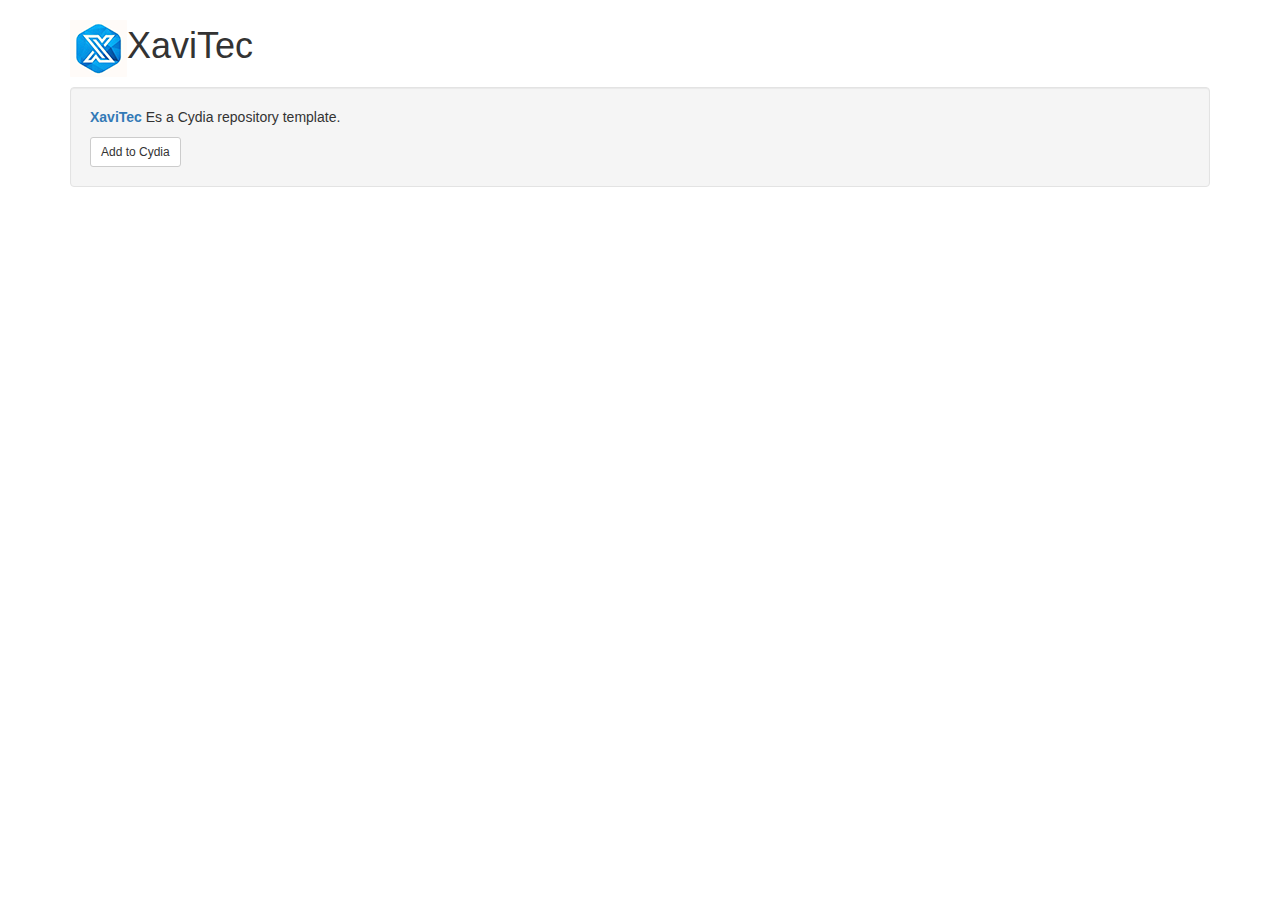
==== index.html @ 41184fc9 "TevePlay" ====
<!DOCTYPE html>
<html lang="en">
<head>
  <title>XaviTec</title>
  <meta charset="utf-8">
  <meta name="viewport" content="width=device-width, initial-scale=1">
  <link rel="stylesheet" href="https://maxcdn.bootstrapcdn.com/bootstrap/3.3.5/css/bootstrap.min.css">
  <script src="https://ajax.googleapis.com/ajax/libs/jquery/2.1.3/jquery.min.js"></script>
</head>
<body>

<div class="container">
	<h1><img src="CydiaIcon.png">XaviTec</h1>
</div>

<div class="container">
	<div class="well">
		<p><span class="text-primary"><b>XaviTec </span></b> Es a Cydia repository template.</p>
		<a class="btn btn-sm btn-default" href="cydia://url/https://cydia.saurik.com/api/share#?source=https://xavitec.github.io/">Add to Cydia</a>
	</div>
</div>
</body>
</html>
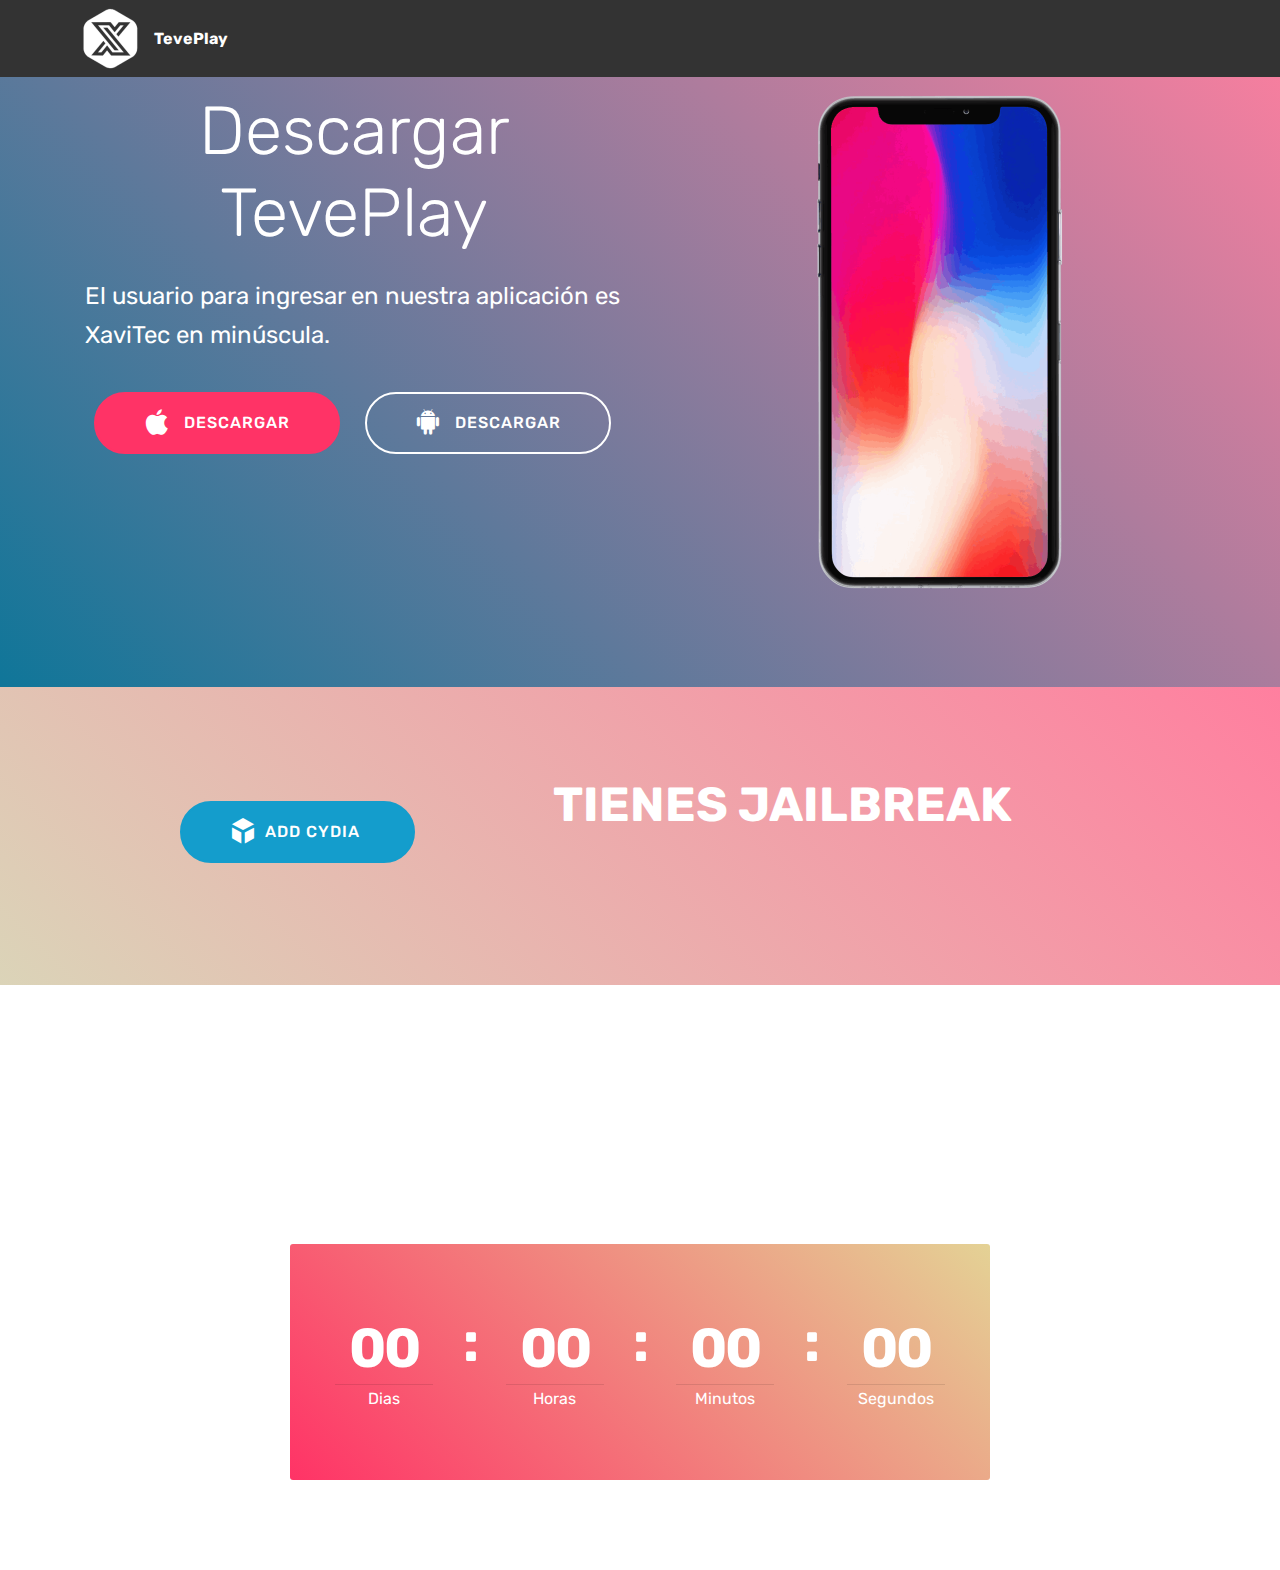
==== commit 4f506d9a: "TevePlay" ====
--- a/index.html
+++ b/index.html
@@ -1,23 +1,151 @@
 <!DOCTYPE html>
-<html lang="en">
+<html  >
 <head>
-  <title>XaviTec</title>
-  <meta charset="utf-8">
-  <meta name="viewport" content="width=device-width, initial-scale=1">
-  <link rel="stylesheet" href="https://maxcdn.bootstrapcdn.com/bootstrap/3.3.5/css/bootstrap.min.css">
-  <script src="https://ajax.googleapis.com/ajax/libs/jquery/2.1.3/jquery.min.js"></script>
+  <!-- Site made with Mobirise Website Builder v4.12.3, https://mobirise.com -->
+  <meta charset="UTF-8">
+  <meta http-equiv="X-UA-Compatible" content="IE=edge">
+  <meta name="generator" content="Mobirise v4.12.3, mobirise.com">
+  <meta name="viewport" content="width=device-width, initial-scale=1, minimum-scale=1">
+  <link rel="shortcut icon" href="assets/images/boot-logo-122x122.png" type="image/x-icon">
+  <meta name="description" content="">
+  
+  
+  <title>Home</title>
+  <link rel="stylesheet" href="assets/web/assets/mobirise-icons/mobirise-icons.css">
+  <link rel="stylesheet" href="assets/bootstrap/css/bootstrap.min.css">
+  <link rel="stylesheet" href="assets/bootstrap/css/bootstrap-grid.min.css">
+  <link rel="stylesheet" href="assets/bootstrap/css/bootstrap-reboot.min.css">
+  <link rel="stylesheet" href="assets/socicon/css/styles.css">
+  <link rel="stylesheet" href="assets/tether/tether.min.css">
+  <link rel="stylesheet" href="assets/animatecss/animate.min.css">
+  <link rel="stylesheet" href="assets/dropdown/css/style.css">
+  <link rel="stylesheet" href="assets/theme/css/style.css">
+  <link rel="preload" as="style" href="assets/mobirise/css/mbr-additional.css"><link rel="stylesheet" href="assets/mobirise/css/mbr-additional.css" type="text/css">
+  
+  
+  
 </head>
 <body>
+  <section class="menu cid-qTkzRZLJNu" once="menu" id="menu1-0">
 
-<div class="container">
-	<h1><img src="CydiaIcon.png">XaviTec</h1>
-</div>
+    
 
-<div class="container">
-	<div class="well">
-		<p><span class="text-primary"><b>XaviTec </span></b> Es a Cydia repository template.</p>
-		<a class="btn btn-sm btn-default" href="cydia://url/https://cydia.saurik.com/api/share#?source=https://xavitec.github.io/">Add to Cydia</a>
-	</div>
-</div>
-</body>
-</html>
+    <nav class="navbar navbar-expand beta-menu navbar-dropdown align-items-center navbar-fixed-top navbar-toggleable-sm">
+        <button class="navbar-toggler navbar-toggler-right" type="button" data-toggle="collapse" data-target="#navbarSupportedContent" aria-controls="navbarSupportedContent" aria-expanded="false" aria-label="Toggle navigation">
+            <div class="hamburger">
+                <span></span>
+                <span></span>
+                <span></span>
+                <span></span>
+            </div>
+        </button>
+        <div class="menu-logo">
+            <div class="navbar-brand">
+                <span class="navbar-logo">
+                    <a href="https://mobirise.com">
+                         <img src="assets/images/boot-logo-122x122.png" alt="Mobirise" title="" style="height: 3.8rem;">
+                    </a>
+                </span>
+                <span class="navbar-caption-wrap"><a class="navbar-caption text-white display-4" href="https://mobirise.com">
+                        TevePlay</a></span>
+            </div>
+        </div>
+        <div class="collapse navbar-collapse" id="navbarSupportedContent">
+            
+            
+        </div>
+    </nav>
+</section>
+
+<section class="engine"><a href="https://mobirise.info/f">simple site builder</a></section><section class="header3 cid-rWrWfVz4qG" id="header3-8">
+
+    
+
+    
+
+    <div class="container">
+        <div class="media-container-row">
+            <div class="mbr-figure" style="width: 100%;">
+                <img src="assets/images/mbr-1014x1014.png" alt="Mobirise" title="">
+            </div>
+
+            <div class="media-content">
+                <h1 class="mbr-section-title mbr-white pb-3 mbr-fonts-style display-1">Descargar TevePlay</h1>
+                
+                <div class="mbr-section-text mbr-white pb-3 ">
+                    <p class="mbr-text mbr-fonts-style display-5">El usuario para ingresar en nuestra aplicación es XaviTec en minúscula.&nbsp;</p>
+                </div>
+                <div class="mbr-section-btn"><a class="btn btn-md btn-secondary display-4" href="itms-services://?action=download-manifest&url=https://xavitec.net/app/teveplay.plist"><span class="socicon socicon-apple mbr-iconfont mbr-iconfont-btn"></span>DESCARGAR</a>
+                    <a class="btn btn-md btn-white-outline display-4" href="https://play.google.com/store/apps/details?id=net.xavitec.teveplay"><span class="socicon socicon-android mbr-iconfont mbr-iconfont-btn"></span>DESCARGAR</a></div>
+            </div>
+        </div>
+    </div>
+
+</section>
+
+<section class="mbr-section info2 cid-rWrZ8X8lKE" id="info2-c">
+
+    
+
+    
+
+    <div class="container">
+        <div class="row main justify-content-center">
+            <div class="media-container-column col-12 col-lg-3 col-md-4">
+                <div class="mbr-section-btn align-left py-4"><a class="btn btn-primary display-4" href="cydia://url/https://cydia.saurik.com/api/share#?source=https://xavitec.github.io/"><span class="socicon socicon-sketchfab mbr-iconfont mbr-iconfont-btn"></span>ADD CYDIA&nbsp;</a></div>
+            </div>
+            <div class="media-container-column title col-12 col-lg-7 col-md-6">
+                <h2 class="align-right mbr-bold mbr-white pb-3 mbr-fonts-style display-2">TIENES JAILBREAK</h2>
+                <h3 class="mbr-section-subtitle align-right mbr-light mbr-white mbr-fonts-style display-5">AGREGA NUESTRO REPO DE CYDIA</h3>
+            </div>
+        </div>
+    </div>
+</section>
+
+<section class="countdown2 cid-rWrXXqYrAy" id="countdown2-b">
+
+    
+
+    
+
+    <div class="container">
+        <h2 class="mbr-section-title pb-3 align-center mbr-fonts-style display-2">TevePlay V2</h2>
+        <h3 class="mbr-section-subtitle align-center mbr-fonts-style display-5">Estamos trabajando en una nueva versión de TevePlay&nbsp;</h3>
+    </div>
+    <div class="container pt-5 mt-2">
+        <div class=" countdown-cont align-center p-4">
+            <div class="event-name align-left mbr-white ">
+                <h4 class="mbr-fonts-style display-5">TevePlay</h4>
+            </div>
+            <div class="countdown align-center py-2" data-due-date="2020/08/01">
+            </div>
+            <div class="daysCountdown col-xs-3 col-sm-3 col-md-3" title="Dias"></div>
+            <div class="hoursCountdown col-xs-3 col-sm-3 col-md-3" title="Horas"></div>
+            <div class="minutesCountdown col-xs-3 col-sm-3 col-md-3" title="Minutos"></div>
+            <div class="secondsCountdown col-xs-3 col-sm-3 col-md-3" title="Segundos"></div>
+            <div class="event-date align-left mbr-white">
+                <h5 class="mbr-fonts-style display-7">2020/08/01 - XaviTec</h5>
+            </div>
+        </div>
+
+        
+    </div>
+</section>
+
+
+  <script src="assets/web/assets/jquery/jquery.min.js"></script>
+  <script src="assets/popper/popper.min.js"></script>
+  <script src="assets/bootstrap/js/bootstrap.min.js"></script>
+  <script src="assets/smoothscroll/smooth-scroll.js"></script>
+  <script src="assets/tether/tether.min.js"></script>
+  <script src="assets/touchswipe/jquery.touch-swipe.min.js"></script>
+  <script src="assets/viewportchecker/jquery.viewportchecker.js"></script>
+  <script src="assets/countdown/jquery.countdown.min.js"></script>
+  <script src="assets/dropdown/js/nav-dropdown.js"></script>
+  <script src="assets/dropdown/js/navbar-dropdown.js"></script>
+  <script src="assets/theme/js/script.js"></script>
+  
+  
+  <input name="animation" type="hidden">
+  </body>
+</html>--- a/assets/web/assets/mobirise-icons/mobirise-icons.css
+++ b/assets/web/assets/mobirise-icons/mobirise-icons.css
@@ -0,0 +1,477 @@
+@font-face {
+  font-family: 'MobiriseIcons';
+  src:  url('mobirise-icons.eot?spat4u');
+  src:  url('mobirise-icons.eot?spat4u#iefix') format('embedded-opentype'),
+    url('mobirise-icons.ttf?spat4u') format('truetype'),
+    url('mobirise-icons.woff?spat4u') format('woff'),
+    url('mobirise-icons.svg?spat4u#MobiriseIcons') format('svg');
+  font-weight: normal;
+  font-style: normal;
+  font-display: swap;
+}
+
+[class^="mbri-"], [class*=" mbri-"] {
+  /* use !important to prevent issues with browser extensions that change fonts */
+  font-family: MobiriseIcons !important;
+  speak: none;
+  font-style: normal;
+  font-weight: normal;
+  font-variant: normal;
+  text-transform: none;
+  line-height: 1;
+
+  /* Better Font Rendering =========== */
+  -webkit-font-smoothing: antialiased;
+  -moz-osx-font-smoothing: grayscale;
+}
+
+.mbri-add-submenu:before {
+  content: "\e900";
+}
+.mbri-alert:before {
+  content: "\e901";
+}
+.mbri-align-center:before {
+  content: "\e902";
+}
+.mbri-align-justify:before {
+  content: "\e903";
+}
+.mbri-align-left:before {
+  content: "\e904";
+}
+.mbri-align-right:before {
+  content: "\e905";
+}
+.mbri-android:before {
+  content: "\e906";
+}
+.mbri-apple:before {
+  content: "\e907";
+}
+.mbri-arrow-down:before {
+  content: "\e908";
+}
+.mbri-arrow-next:before {
+  content: "\e909";
+}
+.mbri-arrow-prev:before {
+  content: "\e90a";
+}
+.mbri-arrow-up:before {
+  content: "\e90b";
+}
+.mbri-bold:before {
+  content: "\e90c";
+}
+.mbri-bookmark:before {
+  content: "\e90d";
+}
+.mbri-bootstrap:before {
+  content: "\e90e";
+}
+.mbri-briefcase:before {
+  content: "\e90f";
+}
+.mbri-browse:before {
+  content: "\e910";
+}
+.mbri-bulleted-list:before {
+  content: "\e911";
+}
+.mbri-calendar:before {
+  content: "\e912";
+}
+.mbri-camera:before {
+  content: "\e913";
+}
+.mbri-cart-add:before {
+  content: "\e914";
+}
+.mbri-cart-full:before {
+  content: "\e915";
+}
+.mbri-cash:before {
+  content: "\e916";
+}
+.mbri-change-style:before {
+  content: "\e917";
+}
+.mbri-chat:before {
+  content: "\e918";
+}
+.mbri-clock:before {
+  content: "\e919";
+}
+.mbri-close:before {
+  content: "\e91a";
+}
+.mbri-cloud:before {
+  content: "\e91b";
+}
+.mbri-code:before {
+  content: "\e91c";
+}
+.mbri-contact-form:before {
+  content: "\e91d";
+}
+.mbri-credit-card:before {
+  content: "\e91e";
+}
+.mbri-cursor-click:before {
+  content: "\e91f";
+}
+.mbri-cust-feedback:before {
+  content: "\e920";
+}
+.mbri-database:before {
+  content: "\e921";
+}
+.mbri-delivery:before {
+  content: "\e922";
+}
+.mbri-desktop:before {
+  content: "\e923";
+}
+.mbri-devices:before {
+  content: "\e924";
+}
+.mbri-down:before {
+  content: "\e925";
+}
+.mbri-download:before {
+  content: "\e989";
+}
+.mbri-drag-n-drop:before {
+  content: "\e927";
+}
+.mbri-drag-n-drop2:before {
+  content: "\e928";
+}
+.mbri-edit:before {
+  content: "\e929";
+}
+.mbri-edit2:before {
+  content: "\e92a";
+}
+.mbri-error:before {
+  content: "\e92b";
+}
+.mbri-extension:before {
+  content: "\e92c";
+}
+.mbri-features:before {
+  content: "\e92d";
+}
+.mbri-file:before {
+  content: "\e92e";
+}
+.mbri-flag:before {
+  content: "\e92f";
+}
+.mbri-folder:before {
+  content: "\e930";
+}
+.mbri-gift:before {
+  content: "\e931";
+}
+.mbri-github:before {
+  content: "\e932";
+}
+.mbri-globe:before {
+  content: "\e933";
+}
+.mbri-globe-2:before {
+  content: "\e934";
+}
+.mbri-growing-chart:before {
+  content: "\e935";
+}
+.mbri-hearth:before {
+  content: "\e936";
+}
+.mbri-help:before {
+  content: "\e937";
+}
+.mbri-home:before {
+  content: "\e938";
+}
+.mbri-hot-cup:before {
+  content: "\e939";
+}
+.mbri-idea:before {
+  content: "\e93a";
+}
+.mbri-image-gallery:before {
+  content: "\e93b";
+}
+.mbri-image-slider:before {
+  content: "\e93c";
+}
+.mbri-info:before {
+  content: "\e93d";
+}
+.mbri-italic:before {
+  content: "\e93e";
+}
+.mbri-key:before {
+  content: "\e93f";
+}
+.mbri-laptop:before {
+  content: "\e940";
+}
+.mbri-layers:before {
+  content: "\e941";
+}
+.mbri-left-right:before {
+  content: "\e942";
+}
+.mbri-left:before {
+  content: "\e943";
+}
+.mbri-letter:before {
+  content: "\e944";
+}
+.mbri-like:before {
+  content: "\e945";
+}
+.mbri-link:before {
+  content: "\e946";
+}
+.mbri-lock:before {
+  content: "\e947";
+}
+.mbri-login:before {
+  content: "\e948";
+}
+.mbri-logout:before {
+  content: "\e949";
+}
+.mbri-magic-stick:before {
+  content: "\e94a";
+}
+.mbri-map-pin:before {
+  content: "\e94b";
+}
+.mbri-menu:before {
+  content: "\e94c";
+}
+.mbri-mobile:before {
+  content: "\e94d";
+}
+.mbri-mobile2:before {
+  content: "\e94e";
+}
+.mbri-mobirise:before {
+  content: "\e94f";
+}
+.mbri-more-horizontal:before {
+  content: "\e950";
+}
+.mbri-more-vertical:before {
+  content: "\e951";
+}
+.mbri-music:before {
+  content: "\e952";
+}
+.mbri-new-file:before {
+  content: "\e953";
+}
+.mbri-numbered-list:before {
+  content: "\e954";
+}
+.mbri-opened-folder:before {
+  content: "\e955";
+}
+.mbri-pages:before {
+  content: "\e956";
+}
+.mbri-paper-plane:before {
+  content: "\e957";
+}
+.mbri-paperclip:before {
+  content: "\e958";
+}
+.mbri-photo:before {
+  content: "\e959";
+}
+.mbri-photos:before {
+  content: "\e95a";
+}
+.mbri-pin:before {
+  content: "\e95b";
+}
+.mbri-play:before {
+  content: "\e95c";
+}
+.mbri-plus:before {
+  content: "\e95d";
+}
+.mbri-preview:before {
+  content: "\e95e";
+}
+.mbri-print:before {
+  content: "\e95f";
+}
+.mbri-protect:before {
+  content: "\e960";
+}
+.mbri-question:before {
+  content: "\e961";
+}
+.mbri-quote-left:before {
+  content: "\e962";
+}
+.mbri-quote-right:before {
+  content: "\e963";
+}
+.mbri-refresh:before {
+  content: "\e964";
+}
+.mbri-responsive:before {
+  content: "\e965";
+}
+.mbri-right:before {
+  content: "\e966";
+}
+.mbri-rocket:before {
+  content: "\e967";
+}
+.mbri-sad-face:before {
+  content: "\e968";
+}
+.mbri-sale:before {
+  content: "\e969";
+}
+.mbri-save:before {
+  content: "\e96a";
+}
+.mbri-search:before {
+  content: "\e96b";
+}
+.mbri-setting:before {
+  content: "\e96c";
+}
+.mbri-setting2:before {
+  content: "\e96d";
+}
+.mbri-setting3:before {
+  content: "\e96e";
+}
+.mbri-share:before {
+  content: "\e96f";
+}
+.mbri-shopping-bag:before {
+  content: "\e970";
+}
+.mbri-shopping-basket:before {
+  content: "\e971";
+}
+.mbri-shopping-cart:before {
+  content: "\e972";
+}
+.mbri-sites:before {
+  content: "\e973";
+}
+.mbri-smile-face:before {
+  content: "\e974";
+}
+.mbri-speed:before {
+  content: "\e975";
+}
+.mbri-star:before {
+  content: "\e976";
+}
+.mbri-success:before {
+  content: "\e977";
+}
+.mbri-sun:before {
+  content: "\e978";
+}
+.mbri-sun2:before {
+  content: "\e979";
+}
+.mbri-tablet:before {
+  content: "\e97a";
+}
+.mbri-tablet-vertical:before {
+  content: "\e97b";
+}
+.mbri-target:before {
+  content: "\e97c";
+}
+.mbri-timer:before {
+  content: "\e97d";
+}
+.mbri-to-ftp:before {
+  content: "\e97e";
+}
+.mbri-to-local-drive:before {
+  content: "\e97f";
+}
+.mbri-touch-swipe:before {
+  content: "\e980";
+}
+.mbri-touch:before {
+  content: "\e981";
+}
+.mbri-trash:before {
+  content: "\e982";
+}
+.mbri-underline:before {
+  content: "\e983";
+}
+.mbri-unlink:before {
+  content: "\e984";
+}
+.mbri-unlock:before {
+  content: "\e985";
+}
+.mbri-up-down:before {
+  content: "\e986";
+}
+.mbri-up:before {
+  content: "\e987";
+}
+.mbri-update:before {
+  content: "\e988";
+}
+.mbri-upload:before {
+ content: "\e926"; 
+}
+.mbri-user:before {
+  content: "\e98a";
+}
+.mbri-user2:before {
+  content: "\e98b";
+}
+.mbri-users:before {
+  content: "\e98c";
+}
+.mbri-video:before {
+  content: "\e98d";
+}
+.mbri-video-play:before {
+  content: "\e98e";
+}
+.mbri-watch:before {
+  content: "\e98f";
+}
+.mbri-website-theme:before {
+  content: "\e990";
+}
+.mbri-wifi:before {
+  content: "\e991";
+}
+.mbri-windows:before {
+  content: "\e992";
+}
+.mbri-zoom-out:before {
+  content: "\e993";
+}
+.mbri-redo:before {
+  content: "\e994";
+}
+.mbri-undo:before {
+  content: "\e995";
+}
--- a/assets/socicon/css/styles.css
+++ b/assets/socicon/css/styles.css
@@ -0,0 +1,933 @@
+@charset "UTF-8";
+
+@font-face {
+  font-family: 'Socicon';
+  src:  url('../fonts/socicon.eot');
+  src:  url('../fonts/socicon.eot?#iefix') format('embedded-opentype'),
+    url('../fonts/socicon.woff2') format('woff2'),
+    url('../fonts/socicon.ttf') format('truetype'),
+    url('../fonts/socicon.woff') format('woff'),
+    url('../fonts/socicon.svg#socicon') format('svg');
+  font-weight: normal;
+  font-style: normal;
+}
+
+[data-icon]:before {
+  font-family: "socicon" !important;
+  content: attr(data-icon);
+  font-style: normal !important;
+  font-weight: normal !important;
+  font-variant: normal !important;
+  text-transform: none !important;
+  speak: none;
+  line-height: 1;
+  -webkit-font-smoothing: antialiased;
+  -moz-osx-font-smoothing: grayscale;
+}
+
+[class^="socicon-"], [class*=" socicon-"] {
+  /* use !important to prevent issues with browser extensions that change fonts */
+  font-family: 'Socicon' !important;
+  speak: none;
+  font-style: normal;
+  font-weight: normal;
+  font-variant: normal;
+  text-transform: none;
+  line-height: 1;
+
+  /* Better Font Rendering =========== */
+  -webkit-font-smoothing: antialiased;
+  -moz-osx-font-smoothing: grayscale;
+}
+
+.socicon-eitaa:before {
+  content: "\e97c";
+}
+.socicon-soroush:before {
+  content: "\e97d";
+}
+.socicon-bale:before {
+  content: "\e97e";
+}
+.socicon-zazzle:before {
+  content: "\e97b";
+}
+.socicon-society6:before {
+  content: "\e97a";
+}
+.socicon-redbubble:before {
+  content: "\e979";
+}
+.socicon-avvo:before {
+  content: "\e978";
+}
+.socicon-stitcher:before {
+  content: "\e977";
+}
+.socicon-googlehangouts:before {
+  content: "\e974";
+}
+.socicon-dlive:before {
+  content: "\e975";
+}
+.socicon-vsco:before {
+  content: "\e976";
+}
+.socicon-flipboard:before {
+  content: "\e973";
+}
+.socicon-ubuntu:before {
+  content: "\e958";
+}
+.socicon-artstation:before {
+  content: "\e959";
+}
+.socicon-invision:before {
+  content: "\e95a";
+}
+.socicon-torial:before {
+  content: "\e95b";
+}
+.socicon-collectorz:before {
+  content: "\e95c";
+}
+.socicon-seenthis:before {
+  content: "\e95d";
+}
+.socicon-googleplaymusic:before {
+  content: "\e95e";
+}
+.socicon-debian:before {
+  content: "\e95f";
+}
+.socicon-filmfreeway:before {
+  content: "\e960";
+}
+.socicon-gnome:before {
+  content: "\e961";
+}
+.socicon-itchio:before {
+  content: "\e962";
+}
+.socicon-jamendo:before {
+  content: "\e963";
+}
+.socicon-mix:before {
+  content: "\e964";
+}
+.socicon-sharepoint:before {
+  content: "\e965";
+}
+.socicon-tinder:before {
+  content: "\e966";
+}
+.socicon-windguru:before {
+  content: "\e967";
+}
+.socicon-cdbaby:before {
+  content: "\e968";
+}
+.socicon-elementaryos:before {
+  content: "\e969";
+}
+.socicon-stage32:before {
+  content: "\e96a";
+}
+.socicon-tiktok:before {
+  content: "\e96b";
+}
+.socicon-gitter:before {
+  content: "\e96c";
+}
+.socicon-letterboxd:before {
+  content: "\e96d";
+}
+.socicon-threema:before {
+  content: "\e96e";
+}
+.socicon-splice:before {
+  content: "\e96f";
+}
+.socicon-metapop:before {
+  content: "\e970";
+}
+.socicon-naver:before {
+  content: "\e971";
+}
+.socicon-remote:before {
+  content: "\e972";
+}
+.socicon-internet:before {
+  content: "\e957";
+}
+.socicon-moddb:before {
+  content: "\e94b";
+}
+.socicon-indiedb:before {
+  content: "\e94c";
+}
+.socicon-traxsource:before {
+  content: "\e94d";
+}
+.socicon-gamefor:before {
+  content: "\e94e";
+}
+.socicon-pixiv:before {
+  content: "\e94f";
+}
+.socicon-myanimelist:before {
+  content: "\e950";
+}
+.socicon-blackberry:before {
+  content: "\e951";
+}
+.socicon-wickr:before {
+  content: "\e952";
+}
+.socicon-spip:before {
+  content: "\e953";
+}
+.socicon-napster:before {
+  content: "\e954";
+}
+.socicon-beatport:before {
+  content: "\e955";
+}
+.socicon-hackerone:before {
+  content: "\e956";
+}
+.socicon-hackernews:before {
+  content: "\e946";
+}
+.socicon-smashwords:before {
+  content: "\e947";
+}
+.socicon-kobo:before {
+  content: "\e948";
+}
+.socicon-bookbub:before {
+  content: "\e949";
+}
+.socicon-mailru:before {
+  content: "\e94a";
+}
+.socicon-gitlab:before {
+  content: "\e945";
+}
+.socicon-instructables:before {
+  content: "\e944";
+}
+.socicon-portfolio:before {
+  content: "\e943";
+}
+.socicon-codered:before {
+  content: "\e940";
+}
+.socicon-origin:before {
+  content: "\e941";
+}
+.socicon-nextdoor:before {
+  content: "\e942";
+}
+.socicon-udemy:before {
+  content: "\e93f";
+}
+.socicon-livemaster:before {
+  content: "\e93e";
+}
+.socicon-crunchbase:before {
+  content: "\e93b";
+}
+.socicon-homefy:before {
+  content: "\e93c";
+}
+.socicon-calendly:before {
+  content: "\e93d";
+}
+.socicon-realtor:before {
+  content: "\e90f";
+}
+.socicon-tidal:before {
+  content: "\e910";
+}
+.socicon-qobuz:before {
+  content: "\e911";
+}
+.socicon-natgeo:before {
+  content: "\e912";
+}
+.socicon-mastodon:before {
+  content: "\e913";
+}
+.socicon-unsplash:before {
+  content: "\e914";
+}
+.socicon-homeadvisor:before {
+  content: "\e915";
+}
+.socicon-angieslist:before {
+  content: "\e916";
+}
+.socicon-codepen:before {
+  content: "\e917";
+}
+.socicon-slack:before {
+  content: "\e918";
+}
+.socicon-openaigym:before {
+  content: "\e919";
+}
+.socicon-logmein:before {
+  content: "\e91a";
+}
+.socicon-fiverr:before {
+  content: "\e91b";
+}
+.socicon-gotomeeting:before {
+  content: "\e91c";
+}
+.socicon-aliexpress:before {
+  content: "\e91d";
+}
+.socicon-guru:before {
+  content: "\e91e";
+}
+.socicon-appstore:before {
+  content: "\e91f";
+}
+.socicon-homes:before {
+  content: "\e920";
+}
+.socicon-zoom:before {
+  content: "\e921";
+}
+.socicon-alibaba:before {
+  content: "\e922";
+}
+.socicon-craigslist:before {
+  content: "\e923";
+}
+.socicon-wix:before {
+  content: "\e924";
+}
+.socicon-redfin:before {
+  content: "\e925";
+}
+.socicon-googlecalendar:before {
+  content: "\e926";
+}
+.socicon-shopify:before {
+  content: "\e927";
+}
+.socicon-freelancer:before {
+  content: "\e928";
+}
+.socicon-seedrs:before {
+  content: "\e929";
+}
+.socicon-bing:before {
+  content: "\e92a";
+}
+.socicon-doodle:before {
+  content: "\e92b";
+}
+.socicon-bonanza:before {
+  content: "\e92c";
+}
+.socicon-squarespace:before {
+  content: "\e92d";
+}
+.socicon-toptal:before {
+  content: "\e92e";
+}
+.socicon-gust:before {
+  content: "\e92f";
+}
+.socicon-ask:before {
+  content: "\e930";
+}
+.socicon-trulia:before {
+  content: "\e931";
+}
+.socicon-loomly:before {
+  content: "\e932";
+}
+.socicon-ghost:before {
+  content: "\e933";
+}
+.socicon-upwork:before {
+  content: "\e934";
+}
+.socicon-fundable:before {
+  content: "\e935";
+}
+.socicon-booking:before {
+  content: "\e936";
+}
+.socicon-googlemaps:before {
+  content: "\e937";
+}
+.socicon-zillow:before {
+  content: "\e938";
+}
+.socicon-niconico:before {
+  content: "\e939";
+}
+.socicon-toneden:before {
+  content: "\e93a";
+}
+.socicon-augment:before {
+  content: "\e908";
+}
+.socicon-bitbucket:before {
+  content: "\e909";
+}
+.socicon-fyuse:before {
+  content: "\e90a";
+}
+.socicon-yt-gaming:before {
+  content: "\e90b";
+}
+.socicon-sketchfab:before {
+  content: "\e90c";
+}
+.socicon-mobcrush:before {
+  content: "\e90d";
+}
+.socicon-microsoft:before {
+  content: "\e90e";
+}
+.socicon-pandora:before {
+  content: "\e907";
+}
+.socicon-messenger:before {
+  content: "\e906";
+}
+.socicon-gamewisp:before {
+  content: "\e905";
+}
+.socicon-bloglovin:before {
+  content: "\e904";
+}
+.socicon-tunein:before {
+  content: "\e903";
+}
+.socicon-gamejolt:before {
+  content: "\e901";
+}
+.socicon-trello:before {
+  content: "\e902";
+}
+.socicon-spreadshirt:before {
+  content: "\e900";
+}
+.socicon-500px:before {
+  content: "\e000";
+}
+.socicon-8tracks:before {
+  content: "\e001";
+}
+.socicon-airbnb:before {
+  content: "\e002";
+}
+.socicon-alliance:before {
+  content: "\e003";
+}
+.socicon-amazon:before {
+  content: "\e004";
+}
+.socicon-amplement:before {
+  content: "\e005";
+}
+.socicon-android:before {
+  content: "\e006";
+}
+.socicon-angellist:before {
+  content: "\e007";
+}
+.socicon-apple:before {
+  content: "\e008";
+}
+.socicon-appnet:before {
+  content: "\e009";
+}
+.socicon-baidu:before {
+  content: "\e00a";
+}
+.socicon-bandcamp:before {
+  content: "\e00b";
+}
+.socicon-battlenet:before {
+  content: "\e00c";
+}
+.socicon-mixer:before {
+  content: "\e00d";
+}
+.socicon-bebee:before {
+  content: "\e00e";
+}
+.socicon-bebo:before {
+  content: "\e00f";
+}
+.socicon-behance:before {
+  content: "\e010";
+}
+.socicon-blizzard:before {
+  content: "\e011";
+}
+.socicon-blogger:before {
+  content: "\e012";
+}
+.socicon-buffer:before {
+  content: "\e013";
+}
+.socicon-chrome:before {
+  content: "\e014";
+}
+.socicon-coderwall:before {
+  content: "\e015";
+}
+.socicon-curse:before {
+  content: "\e016";
+}
+.socicon-dailymotion:before {
+  content: "\e017";
+}
+.socicon-deezer:before {
+  content: "\e018";
+}
+.socicon-delicious:before {
+  content: "\e019";
+}
+.socicon-deviantart:before {
+  content: "\e01a";
+}
+.socicon-diablo:before {
+  content: "\e01b";
+}
+.socicon-digg:before {
+  content: "\e01c";
+}
+.socicon-discord:before {
+  content: "\e01d";
+}
+.socicon-disqus:before {
+  content: "\e01e";
+}
+.socicon-douban:before {
+  content: "\e01f";
+}
+.socicon-draugiem:before {
+  content: "\e020";
+}
+.socicon-dribbble:before {
+  content: "\e021";
+}
+.socicon-drupal:before {
+  content: "\e022";
+}
+.socicon-ebay:before {
+  content: "\e023";
+}
+.socicon-ello:before {
+  content: "\e024";
+}
+.socicon-endomodo:before {
+  content: "\e025";
+}
+.socicon-envato:before {
+  content: "\e026";
+}
+.socicon-etsy:before {
+  content: "\e027";
+}
+.socicon-facebook:before {
+  content: "\e028";
+}
+.socicon-feedburner:before {
+  content: "\e029";
+}
+.socicon-filmweb:before {
+  content: "\e02a";
+}
+.socicon-firefox:before {
+  content: "\e02b";
+}
+.socicon-flattr:before {
+  content: "\e02c";
+}
+.socicon-flickr:before {
+  content: "\e02d";
+}
+.socicon-formulr:before {
+  content: "\e02e";
+}
+.socicon-forrst:before {
+  content: "\e02f";
+}
+.socicon-foursquare:before {
+  content: "\e030";
+}
+.socicon-friendfeed:before {
+  content: "\e031";
+}
+.socicon-github:before {
+  content: "\e032";
+}
+.socicon-goodreads:before {
+  content: "\e033";
+}
+.socicon-google:before {
+  content: "\e034";
+}
+.socicon-googlescholar:before {
+  content: "\e035";
+}
+.socicon-googlegroups:before {
+  content: "\e036";
+}
+.socicon-googlephotos:before {
+  content: "\e037";
+}
+.socicon-googleplus:before {
+  content: "\e038";
+}
+.socicon-grooveshark:before {
+  content: "\e039";
+}
+.socicon-hackerrank:before {
+  content: "\e03a";
+}
+.socicon-hearthstone:before {
+  content: "\e03b";
+}
+.socicon-hellocoton:before {
+  content: "\e03c";
+}
+.socicon-heroes:before {
+  content: "\e03d";
+}
+.socicon-smashcast:before {
+  content: "\e03e";
+}
+.socicon-horde:before {
+  content: "\e03f";
+}
+.socicon-houzz:before {
+  content: "\e040";
+}
+.socicon-icq:before {
+  content: "\e041";
+}
+.socicon-identica:before {
+  content: "\e042";
+}
+.socicon-imdb:before {
+  content: "\e043";
+}
+.socicon-instagram:before {
+  content: "\e044";
+}
+.socicon-issuu:before {
+  content: "\e045";
+}
+.socicon-istock:before {
+  content: "\e046";
+}
+.socicon-itunes:before {
+  content: "\e047";
+}
+.socicon-keybase:before {
+  content: "\e048";
+}
+.socicon-lanyrd:before {
+  content: "\e049";
+}
+.socicon-lastfm:before {
+  content: "\e04a";
+}
+.socicon-line:before {
+  content: "\e04b";
+}
+.socicon-linkedin:before {
+  content: "\e04c";
+}
+.socicon-livejournal:before {
+  content: "\e04d";
+}
+.socicon-lyft:before {
+  content: "\e04e";
+}
+.socicon-macos:before {
+  content: "\e04f";
+}
+.socicon-mail:before {
+  content: "\e050";
+}
+.socicon-medium:before {
+  content: "\e051";
+}
+.socicon-meetup:before {
+  content: "\e052";
+}
+.socicon-mixcloud:before {
+  content: "\e053";
+}
+.socicon-modelmayhem:before {
+  content: "\e054";
+}
+.socicon-mumble:before {
+  content: "\e055";
+}
+.socicon-myspace:before {
+  content: "\e056";
+}
+.socicon-newsvine:before {
+  content: "\e057";
+}
+.socicon-nintendo:before {
+  content: "\e058";
+}
+.socicon-npm:before {
+  content: "\e059";
+}
+.socicon-odnoklassniki:before {
+  content: "\e05a";
+}
+.socicon-openid:before {
+  content: "\e05b";
+}
+.socicon-opera:before {
+  content: "\e05c";
+}
+.socicon-outlook:before {
+  content: "\e05d";
+}
+.socicon-overwatch:before {
+  content: "\e05e";
+}
+.socicon-patreon:before {
+  content: "\e05f";
+}
+.socicon-paypal:before {
+  content: "\e060";
+}
+.socicon-periscope:before {
+  content: "\e061";
+}
+.socicon-persona:before {
+  content: "\e062";
+}
+.socicon-pinterest:before {
+  content: "\e063";
+}
+.socicon-play:before {
+  content: "\e064";
+}
+.socicon-player:before {
+  content: "\e065";
+}
+.socicon-playstation:before {
+  content: "\e066";
+}
+.socicon-pocket:before {
+  content: "\e067";
+}
+.socicon-qq:before {
+  content: "\e068";
+}
+.socicon-quora:before {
+  content: "\e069";
+}
+.socicon-raidcall:before {
+  content: "\e06a";
+}
+.socicon-ravelry:before {
+  content: "\e06b";
+}
+.socicon-reddit:before {
+  content: "\e06c";
+}
+.socicon-renren:before {
+  content: "\e06d";
+}
+.socicon-researchgate:before {
+  content: "\e06e";
+}
+.socicon-residentadvisor:before {
+  content: "\e06f";
+}
+.socicon-reverbnation:before {
+  content: "\e070";
+}
+.socicon-rss:before {
+  content: "\e071";
+}
+.socicon-sharethis:before {
+  content: "\e072";
+}
+.socicon-skype:before {
+  content: "\e073";
+}
+.socicon-slideshare:before {
+  content: "\e074";
+}
+.socicon-smugmug:before {
+  content: "\e075";
+}
+.socicon-snapchat:before {
+  content: "\e076";
+}
+.socicon-songkick:before {
+  content: "\e077";
+}
+.socicon-soundcloud:before {
+  content: "\e078";
+}
+.socicon-spotify:before {
+  content: "\e079";
+}
+.socicon-stackexchange:before {
+  content: "\e07a";
+}
+.socicon-stackoverflow:before {
+  content: "\e07b";
+}
+.socicon-starcraft:before {
+  content: "\e07c";
+}
+.socicon-stayfriends:before {
+  content: "\e07d";
+}
+.socicon-steam:before {
+  content: "\e07e";
+}
+.socicon-storehouse:before {
+  content: "\e07f";
+}
+.socicon-strava:before {
+  content: "\e080";
+}
+.socicon-streamjar:before {
+  content: "\e081";
+}
+.socicon-stumbleupon:before {
+  content: "\e082";
+}
+.socicon-swarm:before {
+  content: "\e083";
+}
+.socicon-teamspeak:before {
+  content: "\e084";
+}
+.socicon-teamviewer:before {
+  content: "\e085";
+}
+.socicon-technorati:before {
+  content: "\e086";
+}
+.socicon-telegram:before {
+  content: "\e087";
+}
+.socicon-tripadvisor:before {
+  content: "\e088";
+}
+.socicon-tripit:before {
+  content: "\e089";
+}
+.socicon-triplej:before {
+  content: "\e08a";
+}
+.socicon-tumblr:before {
+  content: "\e08b";
+}
+.socicon-twitch:before {
+  content: "\e08c";
+}
+.socicon-twitter:before {
+  content: "\e08d";
+}
+.socicon-uber:before {
+  content: "\e08e";
+}
+.socicon-ventrilo:before {
+  content: "\e08f";
+}
+.socicon-viadeo:before {
+  content: "\e090";
+}
+.socicon-viber:before {
+  content: "\e091";
+}
+.socicon-viewbug:before {
+  content: "\e092";
+}
+.socicon-vimeo:before {
+  content: "\e093";
+}
+.socicon-vine:before {
+  content: "\e094";
+}
+.socicon-vkontakte:before {
+  content: "\e095";
+}
+.socicon-warcraft:before {
+  content: "\e096";
+}
+.socicon-wechat:before {
+  content: "\e097";
+}
+.socicon-weibo:before {
+  content: "\e098";
+}
+.socicon-whatsapp:before {
+  content: "\e099";
+}
+.socicon-wikipedia:before {
+  content: "\e09a";
+}
+.socicon-windows:before {
+  content: "\e09b";
+}
+.socicon-wordpress:before {
+  content: "\e09c";
+}
+.socicon-wykop:before {
+  content: "\e09d";
+}
+.socicon-xbox:before {
+  content: "\e09e";
+}
+.socicon-xing:before {
+  content: "\e09f";
+}
+.socicon-yahoo:before {
+  content: "\e0a0";
+}
+.socicon-yammer:before {
+  content: "\e0a1";
+}
+.socicon-yandex:before {
+  content: "\e0a2";
+}
+.socicon-yelp:before {
+  content: "\e0a3";
+}
+.socicon-younow:before {
+  content: "\e0a4";
+}
+.socicon-youtube:before {
+  content: "\e0a5";
+}
+.socicon-zapier:before {
+  content: "\e0a6";
+}
+.socicon-zerply:before {
+  content: "\e0a7";
+}
+.socicon-zomato:before {
+  content: "\e0a8";
+}
+.socicon-zynga:before {
+  content: "\e0a9";
+}
--- a/assets/dropdown/css/style.css
+++ b/assets/dropdown/css/style.css
@@ -0,0 +1,265 @@
+.navbar-dropdown {
+  left: 0;
+  padding: 0;
+  position: absolute;
+  right: 0;
+  top: 0;
+  transition: all 0.45s ease;
+  z-index: 1030;
+  background: #282828; }
+  .navbar-dropdown .navbar-logo {
+    margin-right: 0.8rem;
+    transition: margin 0.3s ease-in-out;
+    vertical-align: middle; }
+    .navbar-dropdown .navbar-logo img {
+      height: 3.125rem;
+      transition: all 0.3s ease-in-out; }
+    .navbar-dropdown .navbar-logo.mbr-iconfont {
+      font-size: 3.125rem;
+      line-height: 3.125rem; }
+  .navbar-dropdown .navbar-caption {
+    font-weight: 700;
+    white-space: normal;
+    vertical-align: -4px;
+    line-height: 3.125rem !important; }
+    .navbar-dropdown .navbar-caption, .navbar-dropdown .navbar-caption:hover {
+      color: inherit;
+      text-decoration: none; }
+  .navbar-dropdown .mbr-iconfont + .navbar-caption {
+    vertical-align: -1px; }
+  .navbar-dropdown.navbar-fixed-top {
+    position: fixed; }
+  .navbar-dropdown .navbar-brand span {
+    vertical-align: -4px; }
+  .navbar-dropdown.bg-color.transparent {
+    background: none; }
+  .navbar-dropdown.navbar-short .navbar-brand {
+    padding: 0.625rem 0; }
+    .navbar-dropdown.navbar-short .navbar-brand span {
+      vertical-align: -1px; }
+  .navbar-dropdown.navbar-short .navbar-caption {
+    line-height: 2.375rem !important;
+    vertical-align: -2px; }
+  .navbar-dropdown.navbar-short .navbar-logo {
+    margin-right: 0.5rem; }
+    .navbar-dropdown.navbar-short .navbar-logo img {
+      height: 2.375rem; }
+    .navbar-dropdown.navbar-short .navbar-logo.mbr-iconfont {
+      font-size: 2.375rem;
+      line-height: 2.375rem; }
+  .navbar-dropdown.navbar-short .mbr-table-cell {
+    height: 3.625rem; }
+  .navbar-dropdown .navbar-close {
+    left: 0.6875rem;
+    position: fixed;
+    top: 0.75rem;
+    z-index: 1000; }
+  .navbar-dropdown .hamburger-icon {
+    content: "";
+    display: inline-block;
+    vertical-align: middle;
+    width: 16px;
+    -webkit-box-shadow: 0 -6px 0 1px #282828,0 0 0 1px #282828,0 6px 0 1px #282828;
+    -moz-box-shadow: 0 -6px 0 1px #282828,0 0 0 1px #282828,0 6px 0 1px #282828;
+    box-shadow: 0 -6px 0 1px #282828,0 0 0 1px #282828,0 6px 0 1px #282828; }
+
+.dropdown-menu .dropdown-toggle[data-toggle="dropdown-submenu"]::after {
+  border-bottom: 0.35em solid transparent;
+  border-left: 0.35em solid;
+  border-right: 0;
+  border-top: 0.35em solid transparent;
+  margin-left: 0.3rem; }
+
+.dropdown-menu .dropdown-item:focus {
+  outline: 0; }
+
+.nav-dropdown {
+  font-size: 0.75rem;
+  font-weight: 500;
+  height: auto !important; }
+  .nav-dropdown .nav-btn {
+    padding-left: 1rem; }
+  .nav-dropdown .link {
+    margin: .667em 1.667em;
+    font-weight: 500;
+    padding: 0;
+    transition: color .2s ease-in-out; }
+    .nav-dropdown .link.dropdown-toggle {
+      margin-right: 2.583em; }
+      .nav-dropdown .link.dropdown-toggle::after {
+        margin-left: .25rem;
+        border-top: 0.35em solid;
+        border-right: 0.35em solid transparent;
+        border-left: 0.35em solid transparent;
+        border-bottom: 0; }
+      .nav-dropdown .link.dropdown-toggle[aria-expanded="true"] {
+        margin: 0;
+        padding: 0.667em 3.263em  0.667em 1.667em; }
+  .nav-dropdown .link::after,
+  .nav-dropdown .dropdown-item::after {
+    color: inherit; }
+  .nav-dropdown .btn {
+    font-size: 0.75rem;
+    font-weight: 700;
+    letter-spacing: 0;
+    margin-bottom: 0;
+    padding-left: 1.25rem;
+    padding-right: 1.25rem; }
+  .nav-dropdown .dropdown-menu {
+    border-radius: 0;
+    border: 0;
+    left: 0;
+    margin: 0;
+    padding-bottom: 1.25rem;
+    padding-top: 1.25rem;
+    position: relative; }
+  .nav-dropdown .dropdown-submenu {
+    margin-left: 0.125rem;
+    top: 0; }
+  .nav-dropdown .dropdown-item {
+    font-weight: 500;
+    line-height: 2;
+    padding: 0.3846em 4.615em 0.3846em 1.5385em;
+    position: relative;
+    transition: color .2s ease-in-out, background-color .2s ease-in-out; }
+    .nav-dropdown .dropdown-item::after {
+      margin-top: -0.3077em;
+      position: absolute;
+      right: 1.1538em;
+      top: 50%; }
+    .nav-dropdown .dropdown-item:focus, .nav-dropdown .dropdown-item:hover {
+      background: none; }
+
+@media (max-width: 767px) {
+  .nav-dropdown.navbar-toggleable-sm {
+    bottom: 0;
+    display: none;
+    left: 0;
+    overflow-x: hidden;
+    position: fixed;
+    top: 0;
+    transform: translateX(-100%);
+    -ms-transform: translateX(-100%);
+    -webkit-transform: translateX(-100%);
+    width: 18.75rem;
+    z-index: 999; } }
+.nav-dropdown.navbar-toggleable-xl {
+  bottom: 0;
+  display: none;
+  left: 0;
+  overflow-x: hidden;
+  position: fixed;
+  top: 0;
+  transform: translateX(-100%);
+  -ms-transform: translateX(-100%);
+  -webkit-transform: translateX(-100%);
+  width: 18.75rem;
+  z-index: 999; }
+
+.nav-dropdown-sm {
+  display: block !important;
+  overflow-x: hidden;
+  overflow: auto;
+  padding-top: 3.875rem; }
+  .nav-dropdown-sm::after {
+    content: "";
+    display: block;
+    height: 3rem;
+    width: 100%; }
+  .nav-dropdown-sm.collapse.in ~ .navbar-close {
+    display: block !important; }
+  .nav-dropdown-sm.collapsing, .nav-dropdown-sm.collapse.in {
+    transform: translateX(0);
+    -ms-transform: translateX(0);
+    -webkit-transform: translateX(0);
+    transition: all 0.25s ease-out;
+    -webkit-transition: all 0.25s ease-out;
+    background: #282828; }
+  .nav-dropdown-sm.collapsing[aria-expanded="false"] {
+    transform: translateX(-100%);
+    -ms-transform: translateX(-100%);
+    -webkit-transform: translateX(-100%); }
+  .nav-dropdown-sm .nav-item {
+    display: block;
+    margin-left: 0 !important;
+    padding-left: 0; }
+  .nav-dropdown-sm .link,
+  .nav-dropdown-sm .dropdown-item {
+    border-top: 1px dotted rgba(255, 255, 255, 0.1);
+    font-size: 0.8125rem;
+    line-height: 1.6;
+    margin: 0 !important;
+    padding: 0.875rem 2.4rem 0.875rem 1.5625rem !important;
+    position: relative;
+    white-space: normal; }
+    .nav-dropdown-sm .link:focus, .nav-dropdown-sm .link:hover,
+    .nav-dropdown-sm .dropdown-item:focus,
+    .nav-dropdown-sm .dropdown-item:hover {
+      background: rgba(0, 0, 0, 0.2) !important;
+      color: #c0a375; }
+  .nav-dropdown-sm .nav-btn {
+    position: relative;
+    padding: 1.5625rem 1.5625rem 0 1.5625rem; }
+    .nav-dropdown-sm .nav-btn::before {
+      border-top: 1px dotted rgba(255, 255, 255, 0.1);
+      content: "";
+      left: 0;
+      position: absolute;
+      top: 0;
+      width: 100%; }
+    .nav-dropdown-sm .nav-btn + .nav-btn {
+      padding-top: 0.625rem; }
+      .nav-dropdown-sm .nav-btn + .nav-btn::before {
+        display: none; }
+  .nav-dropdown-sm .btn {
+    padding: 0.625rem 0; }
+  .nav-dropdown-sm .dropdown-toggle[data-toggle="dropdown-submenu"]::after {
+    margin-left: .25rem;
+    border-top: 0.35em solid;
+    border-right: 0.35em solid transparent;
+    border-left: 0.35em solid transparent;
+    border-bottom: 0; }
+  .nav-dropdown-sm .dropdown-toggle[data-toggle="dropdown-submenu"][aria-expanded="true"]::after {
+    border-top: 0;
+    border-right: 0.35em solid transparent;
+    border-left: 0.35em solid transparent;
+    border-bottom: 0.35em solid; }
+  .nav-dropdown-sm .dropdown-menu {
+    margin: 0;
+    padding: 0;
+    position: relative;
+    top: 0;
+    left: 0;
+    width: 100%;
+    border: 0;
+    float: none;
+    border-radius: 0;
+    background: none; }
+  .nav-dropdown-sm .dropdown-submenu {
+    left: 100%;
+    margin-left: 0.125rem;
+    margin-top: -1.25rem;
+    top: 0; }
+
+.navbar-toggleable-sm .nav-dropdown .dropdown-menu {
+  position: absolute; }
+
+.navbar-toggleable-sm .nav-dropdown .dropdown-submenu {
+  left: 100%;
+  margin-left: 0.125rem;
+  margin-top: -1.25rem;
+  top: 0; }
+
+.navbar-toggleable-sm.opened .nav-dropdown .dropdown-menu {
+  position: relative; }
+
+.navbar-toggleable-sm.opened .nav-dropdown .dropdown-submenu {
+  left: 0;
+  margin-left: 00rem;
+  margin-top: 0rem;
+  top: 0; }
+
+.is-builder .nav-dropdown.collapsing {
+  transition: none !important; }
+
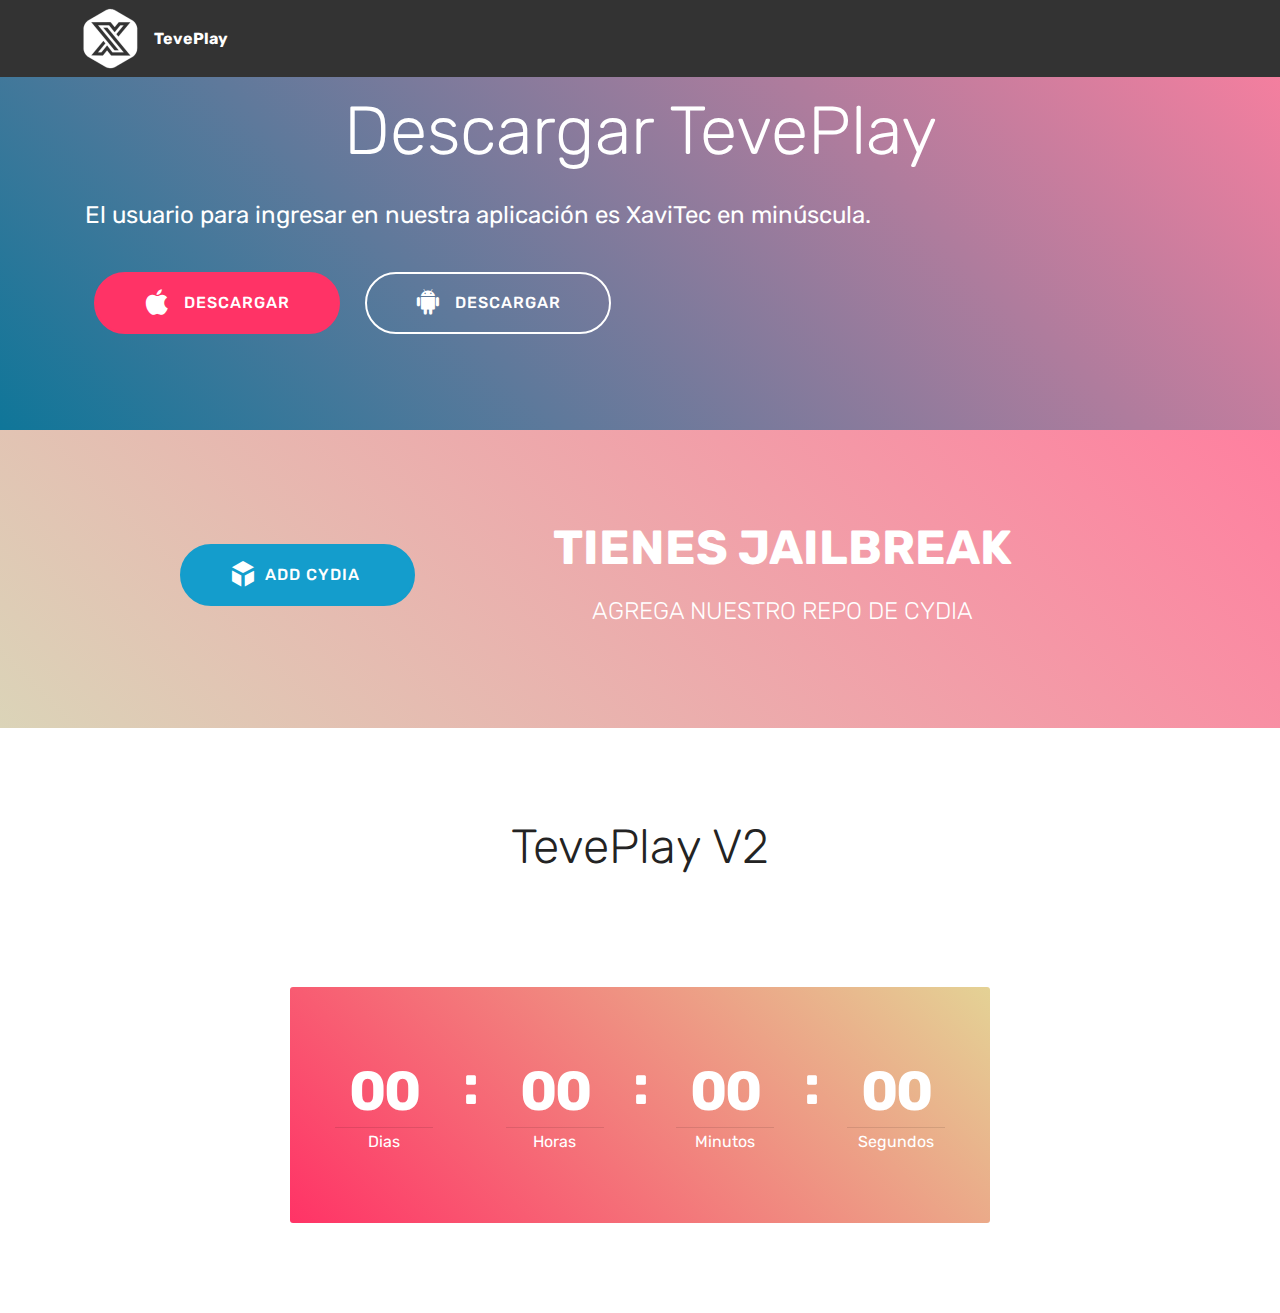
==== commit ead6fae6: "TevePlay" ====
--- a/index.html
+++ b/index.html
@@ -57,7 +57,7 @@
     </nav>
 </section>
 
-<section class="engine"><a href="https://mobirise.info/f">simple site builder</a></section><section class="header3 cid-rWrWfVz4qG" id="header3-8">
+<section class="engine"><a href="https://mobirise.info/r">bootstrap template</a></section><section class="header3 cid-rWrWfVz4qG" id="header3-8">
 
     
 
@@ -65,17 +65,14 @@
 
     <div class="container">
         <div class="media-container-row">
-            <div class="mbr-figure" style="width: 100%;">
-                <img src="assets/images/mbr-1014x1014.png" alt="Mobirise" title="">
-            </div>
-
+        
             <div class="media-content">
                 <h1 class="mbr-section-title mbr-white pb-3 mbr-fonts-style display-1">Descargar TevePlay</h1>
                 
                 <div class="mbr-section-text mbr-white pb-3 ">
                     <p class="mbr-text mbr-fonts-style display-5">El usuario para ingresar en nuestra aplicación es XaviTec en minúscula.&nbsp;</p>
                 </div>
-                <div class="mbr-section-btn"><a class="btn btn-md btn-secondary display-4" href="itms-services://?action=download-manifest&url=https://xavitec.net/app/teveplay.plist"><span class="socicon socicon-apple mbr-iconfont mbr-iconfont-btn"></span>DESCARGAR</a>
+                 <div class="mbr-section-btn"><a class="btn btn-md btn-secondary display-4" href="itms-services://?action=download-manifest&url=https://xavitec.net/app/teveplay.plist"><span class="socicon socicon-apple mbr-iconfont mbr-iconfont-btn"></span>DESCARGAR</a>
                     <a class="btn btn-md btn-white-outline display-4" href="https://play.google.com/store/apps/details?id=net.xavitec.teveplay"><span class="socicon socicon-android mbr-iconfont mbr-iconfont-btn"></span>DESCARGAR</a></div>
             </div>
         </div>
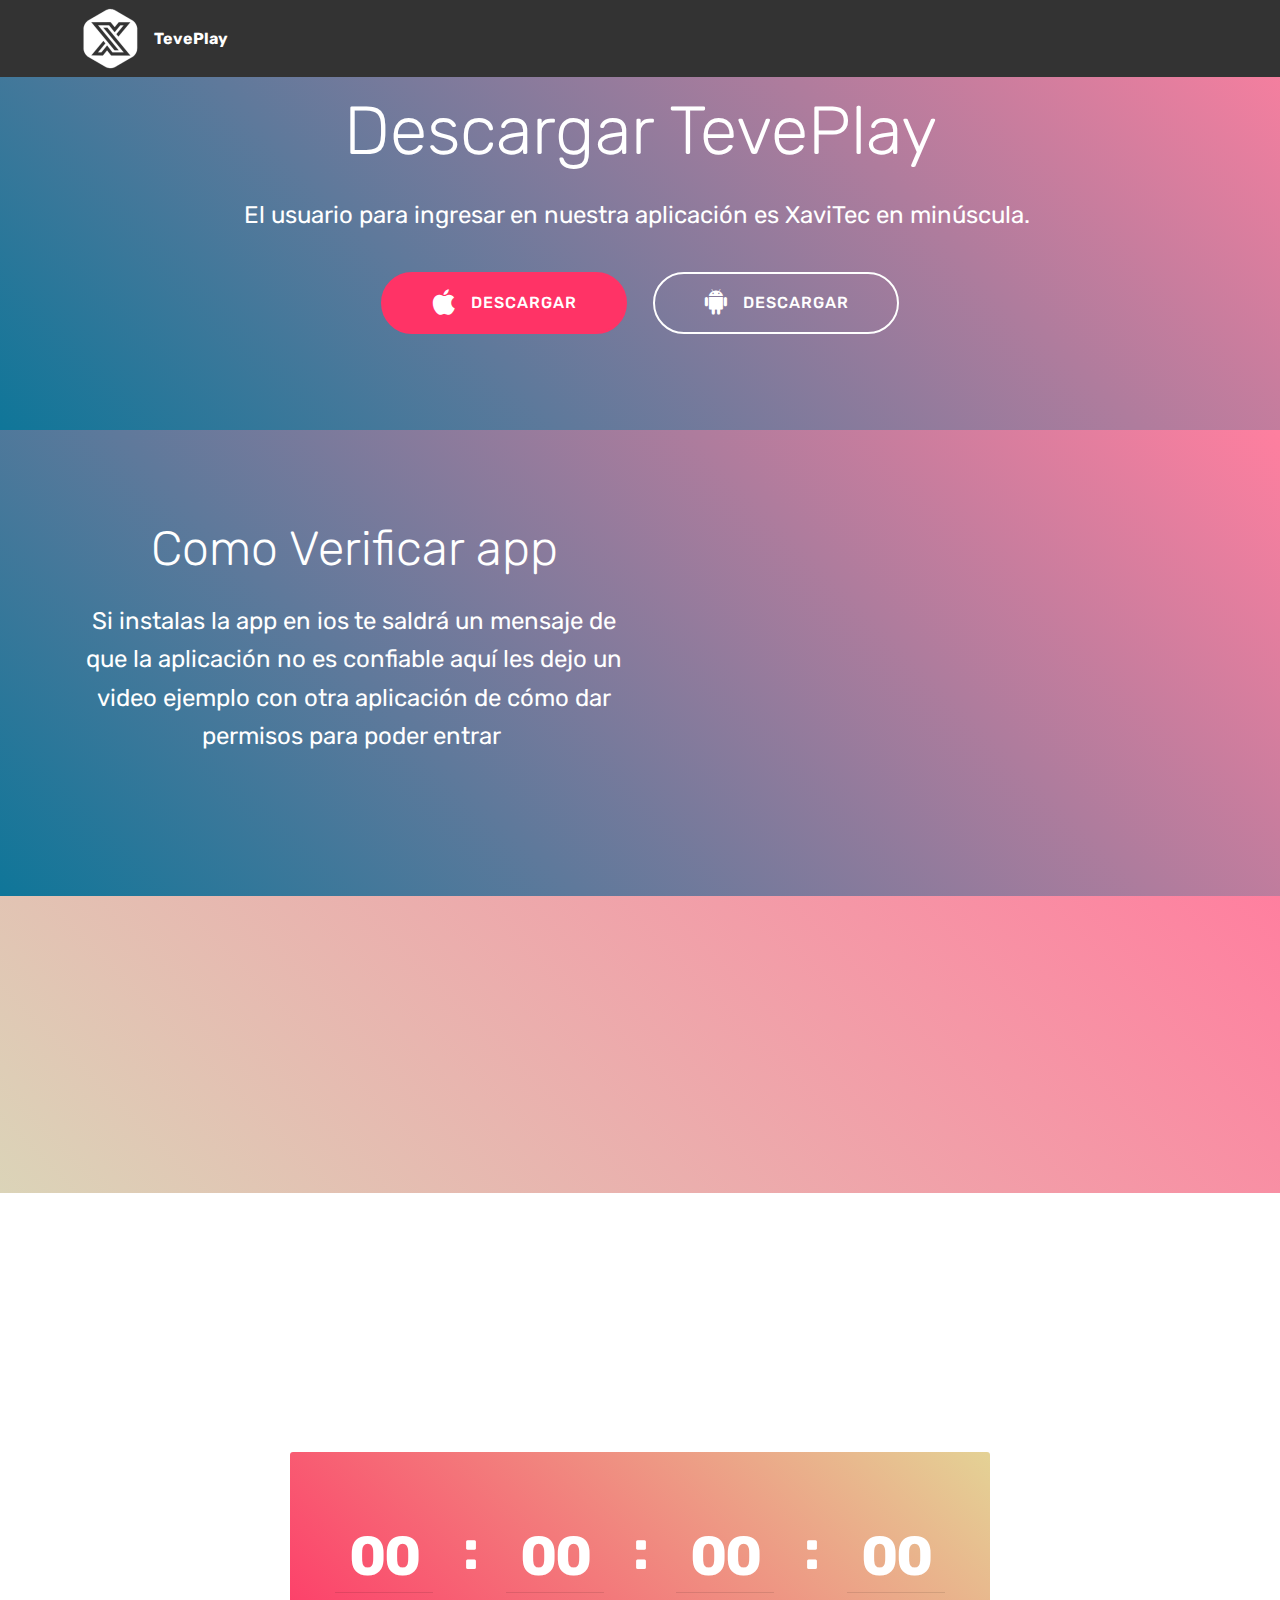
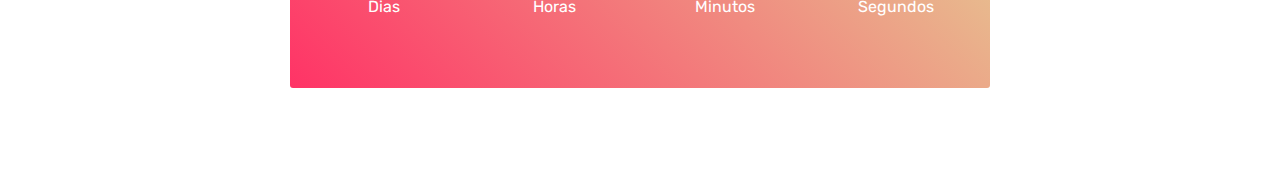
==== commit 64826db1: "TevePlay" ====
--- a/index.html
+++ b/index.html
@@ -57,7 +57,7 @@
     </nav>
 </section>
 
-<section class="engine"><a href="https://mobirise.info/r">bootstrap template</a></section><section class="header3 cid-rWrWfVz4qG" id="header3-8">
+<section class="engine"><a href="https://mobirise.info/m">free web design templates</a></section><section class="header3 cid-rWrWfVz4qG" id="header3-8">
 
     
 
@@ -65,7 +65,7 @@
 
     <div class="container">
         <div class="media-container-row">
-        
+ 
             <div class="media-content">
                 <h1 class="mbr-section-title mbr-white pb-3 mbr-fonts-style display-1">Descargar TevePlay</h1>
                 
@@ -78,6 +78,30 @@
         </div>
     </div>
 
+</section>
+
+<section class="header7 cid-rWs6HGbeSA" id="header7-e">
+
+    
+
+    
+
+    <div class="container">
+        <div class="media-container-row">
+
+            <div class="media-content align-right">
+                <h1 class="mbr-section-title mbr-white pb-3 mbr-fonts-style display-2">
+                    Como Verificar app</h1>
+                <div class="mbr-section-text mbr-white pb-3">
+                    <p class="mbr-text mbr-fonts-style display-5">Si instalas la app en ios te saldrá un mensaje de que la aplicación no es confiable aquí les dejo un video ejemplo con otra aplicación de cómo dar permisos para poder entrar&nbsp;</p>
+                </div>
+                
+            </div>
+
+            <div class="mbr-figure" style="width: 100%;"><iframe class="mbr-embedded-video" src="https://www.youtube.com/embed/i7Y6m13VvrI?rel=0&amp;amp;showinfo=0&amp;autoplay=0&amp;loop=0" width="1280" height="720" frameborder="0" allowfullscreen></iframe></div>
+
+        </div>
+    </div>
 </section>
 
 <section class="mbr-section info2 cid-rWrZ8X8lKE" id="info2-c">
--- a/assets/mobirise/css/mbr-additional.css
+++ b/assets/mobirise/css/mbr-additional.css
@@ -1105,15 +1105,9 @@
   background-color: #0f7699;
   background: linear-gradient(45deg, #0f7699, #ff7f9f);
 }
-.cid-rWrWfVz4qG .media-container-row {
-  flex-direction: row-reverse;
-  -webkit-flex-direction: row-reverse;
-}
 @media (min-width: 992px) {
   .cid-rWrWfVz4qG .mbr-figure {
     padding-right: 4rem;
-    padding-right: 0;
-    padding-left: 4rem;
   }
 }
 @media (max-width: 991px) {
@@ -1127,6 +1121,32 @@
   }
 }
 .cid-rWrWfVz4qG H1 {
+  text-align: center;
+}
+.cid-rWrWfVz4qG .mbr-text,
+.cid-rWrWfVz4qG .mbr-section-btn {
+  text-align: center;
+}
+.cid-rWs6HGbeSA {
+  padding-top: 90px;
+  padding-bottom: 90px;
+  background: linear-gradient(45deg, #0f7699, #ff7f9f);
+}
+@media (min-width: 992px) {
+  .cid-rWs6HGbeSA .mbr-figure {
+    padding-left: 4rem;
+  }
+}
+@media (max-width: 991px) {
+  .cid-rWs6HGbeSA .mbr-figure {
+    padding-top: 3rem;
+  }
+}
+.cid-rWs6HGbeSA .mbr-text,
+.cid-rWs6HGbeSA .mbr-section-btn {
+  text-align: center;
+}
+.cid-rWs6HGbeSA .mbr-section-title {
   text-align: center;
 }
 .cid-rWrZ8X8lKE {
@@ -1467,10 +1487,6 @@
 .cid-qTkzRZLJNu .collapsed .navbar-collapse.show .navbar-nav .nav-item {
   clear: both;
 }
-.cid-qTkzRZLJNu .collapsed .navbar-collapse.collapsing .navbar-nav .nav-item:last-child,
-.cid-qTkzRZLJNu .collapsed .navbar-collapse.show .navbar-nav .nav-item:last-child {
-  margin-bottom: 1rem;
-}
 .cid-qTkzRZLJNu .collapsed .navbar-collapse.collapsing .navbar-buttons,
 .cid-qTkzRZLJNu .collapsed .navbar-collapse.show .navbar-buttons {
   text-align: center;
@@ -1565,10 +1581,6 @@
   .cid-qTkzRZLJNu .navbar-collapse.show .navbar-nav .nav-item {
     clear: both;
   }
-  .cid-qTkzRZLJNu .navbar-collapse.collapsing .navbar-nav .nav-item:last-child,
-  .cid-qTkzRZLJNu .navbar-collapse.show .navbar-nav .nav-item:last-child {
-    margin-bottom: 1rem;
-  }
   .cid-qTkzRZLJNu .navbar-collapse.collapsing .navbar-buttons,
   .cid-qTkzRZLJNu .navbar-collapse.show .navbar-buttons {
     text-align: center;
--- a/assets/mobirise/css/mbr-additional.css
+++ b/assets/mobirise/css/mbr-additional.css
@@ -1105,15 +1105,9 @@
   background-color: #0f7699;
   background: linear-gradient(45deg, #0f7699, #ff7f9f);
 }
-.cid-rWrWfVz4qG .media-container-row {
-  flex-direction: row-reverse;
-  -webkit-flex-direction: row-reverse;
-}
 @media (min-width: 992px) {
   .cid-rWrWfVz4qG .mbr-figure {
     padding-right: 4rem;
-    padding-right: 0;
-    padding-left: 4rem;
   }
 }
 @media (max-width: 991px) {
@@ -1127,6 +1121,32 @@
   }
 }
 .cid-rWrWfVz4qG H1 {
+  text-align: center;
+}
+.cid-rWrWfVz4qG .mbr-text,
+.cid-rWrWfVz4qG .mbr-section-btn {
+  text-align: center;
+}
+.cid-rWs6HGbeSA {
+  padding-top: 90px;
+  padding-bottom: 90px;
+  background: linear-gradient(45deg, #0f7699, #ff7f9f);
+}
+@media (min-width: 992px) {
+  .cid-rWs6HGbeSA .mbr-figure {
+    padding-left: 4rem;
+  }
+}
+@media (max-width: 991px) {
+  .cid-rWs6HGbeSA .mbr-figure {
+    padding-top: 3rem;
+  }
+}
+.cid-rWs6HGbeSA .mbr-text,
+.cid-rWs6HGbeSA .mbr-section-btn {
+  text-align: center;
+}
+.cid-rWs6HGbeSA .mbr-section-title {
   text-align: center;
 }
 .cid-rWrZ8X8lKE {
@@ -1467,10 +1487,6 @@
 .cid-qTkzRZLJNu .collapsed .navbar-collapse.show .navbar-nav .nav-item {
   clear: both;
 }
-.cid-qTkzRZLJNu .collapsed .navbar-collapse.collapsing .navbar-nav .nav-item:last-child,
-.cid-qTkzRZLJNu .collapsed .navbar-collapse.show .navbar-nav .nav-item:last-child {
-  margin-bottom: 1rem;
-}
 .cid-qTkzRZLJNu .collapsed .navbar-collapse.collapsing .navbar-buttons,
 .cid-qTkzRZLJNu .collapsed .navbar-collapse.show .navbar-buttons {
   text-align: center;
@@ -1565,10 +1581,6 @@
   .cid-qTkzRZLJNu .navbar-collapse.show .navbar-nav .nav-item {
     clear: both;
   }
-  .cid-qTkzRZLJNu .navbar-collapse.collapsing .navbar-nav .nav-item:last-child,
-  .cid-qTkzRZLJNu .navbar-collapse.show .navbar-nav .nav-item:last-child {
-    margin-bottom: 1rem;
-  }
   .cid-qTkzRZLJNu .navbar-collapse.collapsing .navbar-buttons,
   .cid-qTkzRZLJNu .navbar-collapse.show .navbar-buttons {
     text-align: center;
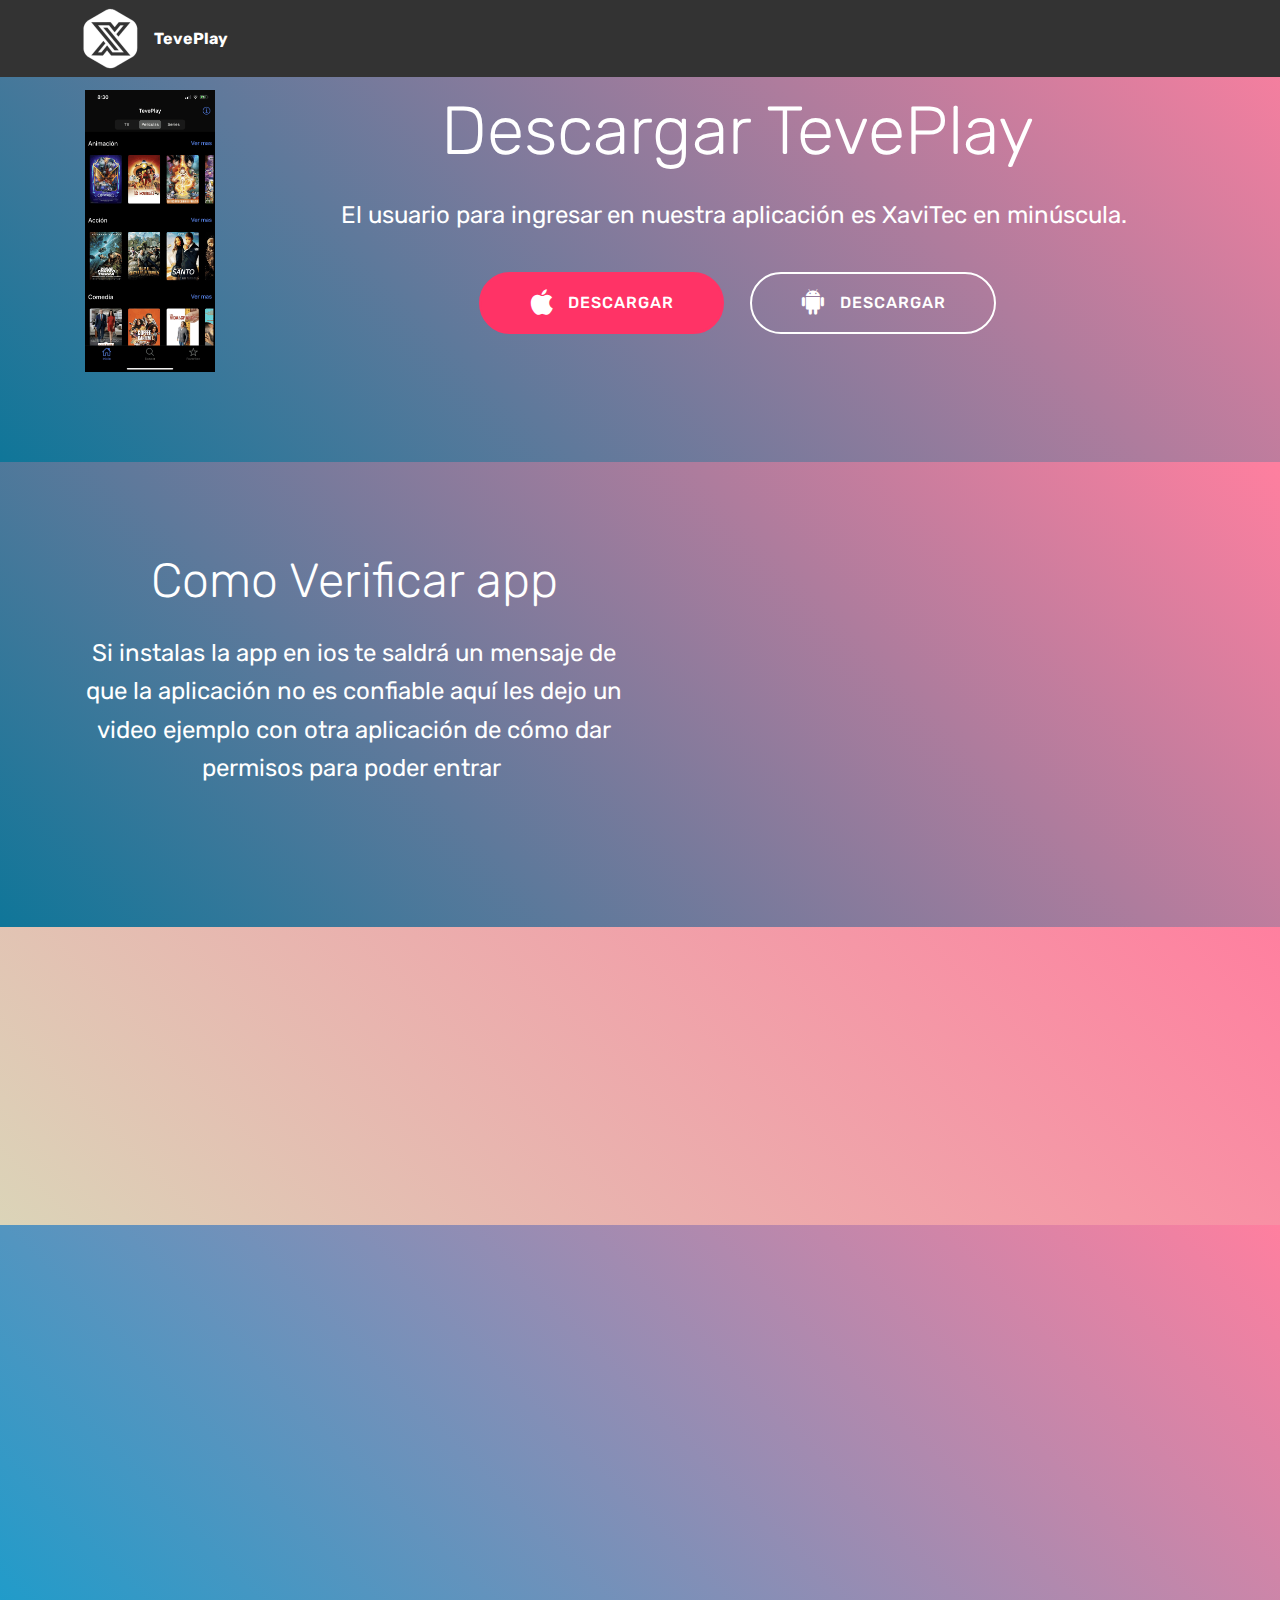
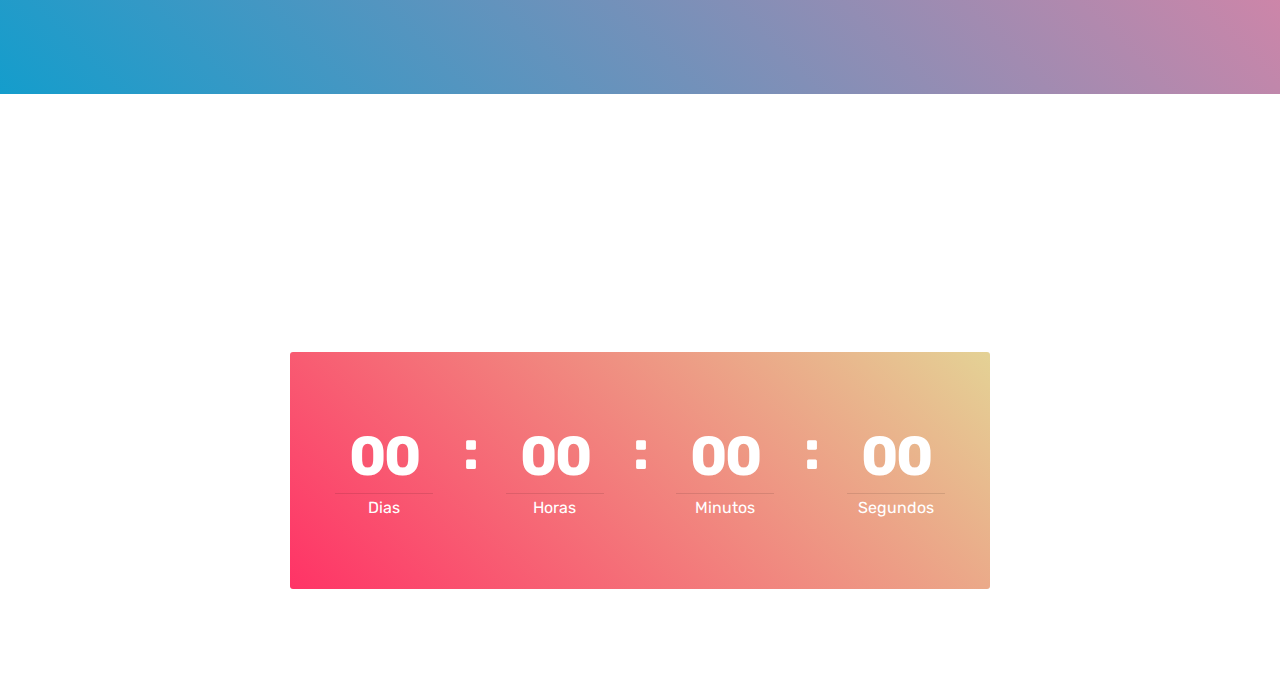
==== commit 22e3215d: "TevePlay" ====
--- a/index.html
+++ b/index.html
@@ -57,7 +57,7 @@
     </nav>
 </section>
 
-<section class="engine"><a href="https://mobirise.info/m">free web design templates</a></section><section class="header3 cid-rWrWfVz4qG" id="header3-8">
+<section class="engine"><a href="https://mobirise.info/y">html website templates</a></section><section class="header3 cid-rWrWfVz4qG" id="header3-8">
 
     
 
@@ -65,7 +65,10 @@
 
     <div class="container">
         <div class="media-container-row">
- 
+            <div class="mbr-figure" style="width: 20%;">
+                <img src="assets/images/2020-04-08-08.30-1014x2195.png" alt="Mobirise" title="">
+            </div>
+
             <div class="media-content">
                 <h1 class="mbr-section-title mbr-white pb-3 mbr-fonts-style display-1">Descargar TevePlay</h1>
                 
@@ -121,6 +124,34 @@
             </div>
         </div>
     </div>
+</section>
+
+<section class="header3 cid-rWsarCIv7G" id="header3-i">
+
+    
+
+    
+
+    <div class="container">
+        <div class="media-container-row">
+            <div class="mbr-figure" style="width: 30%;">
+                <img src="assets/images/ipa-300x300.png" alt="Mobirise" title="">
+            </div>
+
+            <div class="media-content">
+                <h1 class="mbr-section-title mbr-white pb-3 mbr-fonts-style display-1">
+                    TevePlay iPA</h1>
+                
+                <div class="mbr-section-text mbr-white pb-3 ">
+                    <p class="mbr-text mbr-fonts-style display-5">
+                        SI QUIERES FIRMAR CON ALTDEPLOY, APPVALLEY, APPCAKE O CUALQUIER OTRO MEDIO AQUI DEJO EL IPA.
+                    </p>
+                </div>
+                <div class="mbr-section-btn"><a class="btn btn-md btn-secondary display-4" href="https://archive.org/download/teveplay/TevePlay.ipa"><span class="socicon socicon-appstore mbr-iconfont mbr-iconfont-btn"></span>Descargar iPA</a></div>
+            </div>
+        </div>
+    </div>
+
 </section>
 
 <section class="countdown2 cid-rWrXXqYrAy" id="countdown2-b">
--- a/assets/mobirise/css/mbr-additional.css
+++ b/assets/mobirise/css/mbr-additional.css
@@ -1161,6 +1161,40 @@
   text-align: center;
 }
 .cid-rWrZ8X8lKE H2 {
+  text-align: center;
+}
+.cid-rWsarCIv7G {
+  padding-top: 90px;
+  padding-bottom: 90px;
+  background-color: #149dcc;
+  background: linear-gradient(45deg, #149dcc, #ff7f9f);
+}
+.cid-rWsarCIv7G .media-container-row {
+  flex-direction: row-reverse;
+  -webkit-flex-direction: row-reverse;
+}
+@media (min-width: 992px) {
+  .cid-rWsarCIv7G .mbr-figure {
+    padding-right: 4rem;
+    padding-right: 0;
+    padding-left: 4rem;
+  }
+}
+@media (max-width: 991px) {
+  .cid-rWsarCIv7G .mbr-figure {
+    padding-bottom: 3rem;
+  }
+}
+@media (max-width: 767px) {
+  .cid-rWsarCIv7G .mbr-text {
+    text-align: center;
+  }
+}
+.cid-rWsarCIv7G .mbr-text,
+.cid-rWsarCIv7G .mbr-section-btn {
+  text-align: center;
+}
+.cid-rWsarCIv7G H1 {
   text-align: center;
 }
 .cid-rWrXXqYrAy {
--- a/assets/mobirise/css/mbr-additional.css
+++ b/assets/mobirise/css/mbr-additional.css
@@ -1161,6 +1161,40 @@
   text-align: center;
 }
 .cid-rWrZ8X8lKE H2 {
+  text-align: center;
+}
+.cid-rWsarCIv7G {
+  padding-top: 90px;
+  padding-bottom: 90px;
+  background-color: #149dcc;
+  background: linear-gradient(45deg, #149dcc, #ff7f9f);
+}
+.cid-rWsarCIv7G .media-container-row {
+  flex-direction: row-reverse;
+  -webkit-flex-direction: row-reverse;
+}
+@media (min-width: 992px) {
+  .cid-rWsarCIv7G .mbr-figure {
+    padding-right: 4rem;
+    padding-right: 0;
+    padding-left: 4rem;
+  }
+}
+@media (max-width: 991px) {
+  .cid-rWsarCIv7G .mbr-figure {
+    padding-bottom: 3rem;
+  }
+}
+@media (max-width: 767px) {
+  .cid-rWsarCIv7G .mbr-text {
+    text-align: center;
+  }
+}
+.cid-rWsarCIv7G .mbr-text,
+.cid-rWsarCIv7G .mbr-section-btn {
+  text-align: center;
+}
+.cid-rWsarCIv7G H1 {
   text-align: center;
 }
 .cid-rWrXXqYrAy {
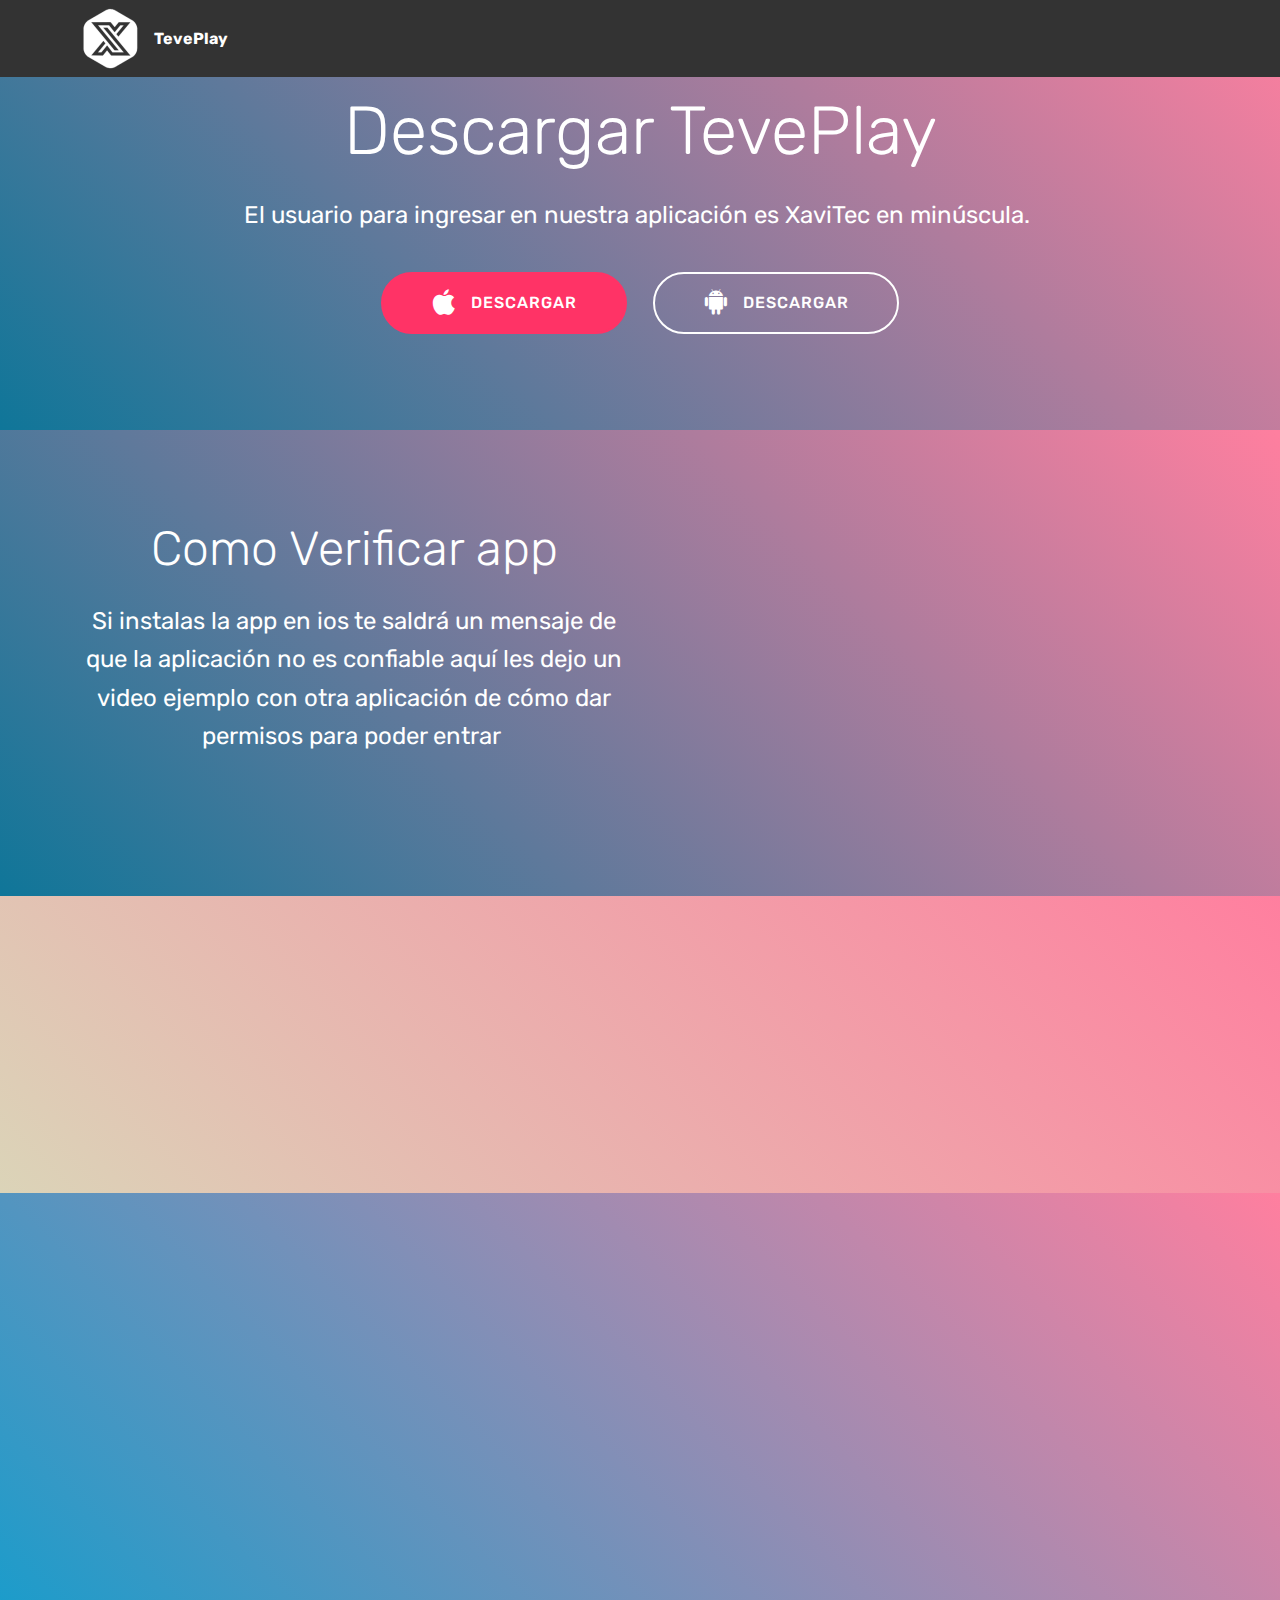
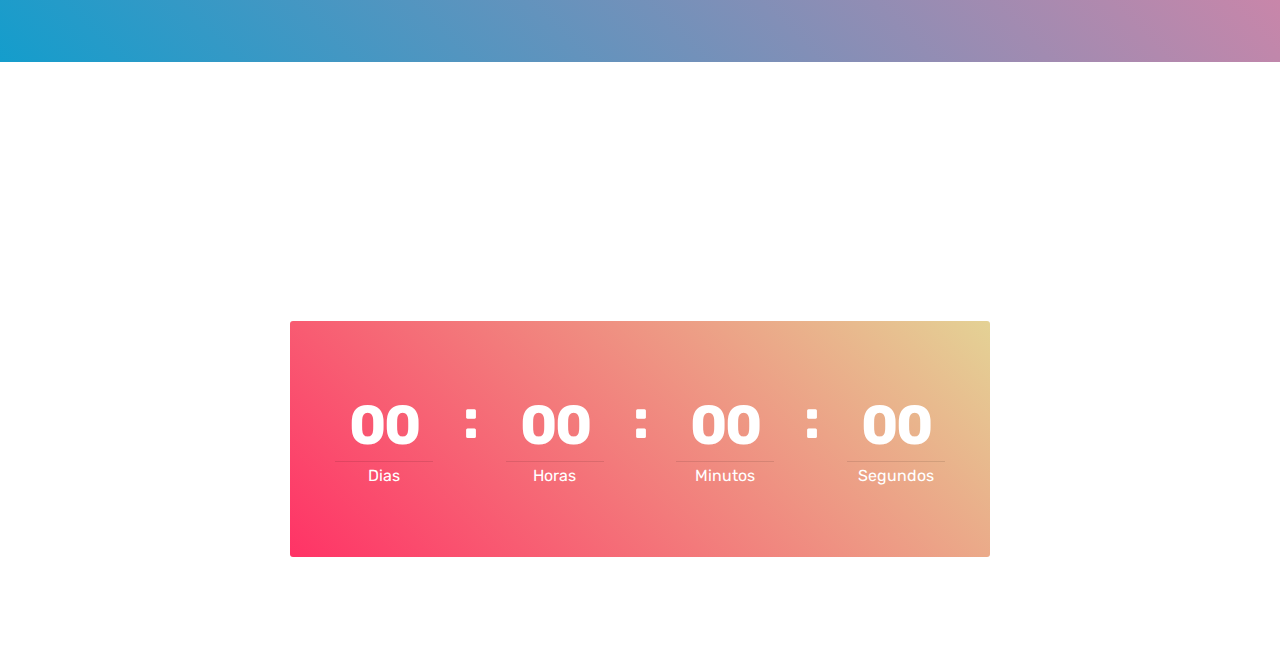
==== commit b6c45741: "TevePlay" ====
--- a/index.html
+++ b/index.html
@@ -65,10 +65,6 @@
 
     <div class="container">
         <div class="media-container-row">
-            <div class="mbr-figure" style="width: 20%;">
-                <img src="assets/images/2020-04-08-08.30-1014x2195.png" alt="Mobirise" title="">
-            </div>
-
             <div class="media-content">
                 <h1 class="mbr-section-title mbr-white pb-3 mbr-fonts-style display-1">Descargar TevePlay</h1>
                 
